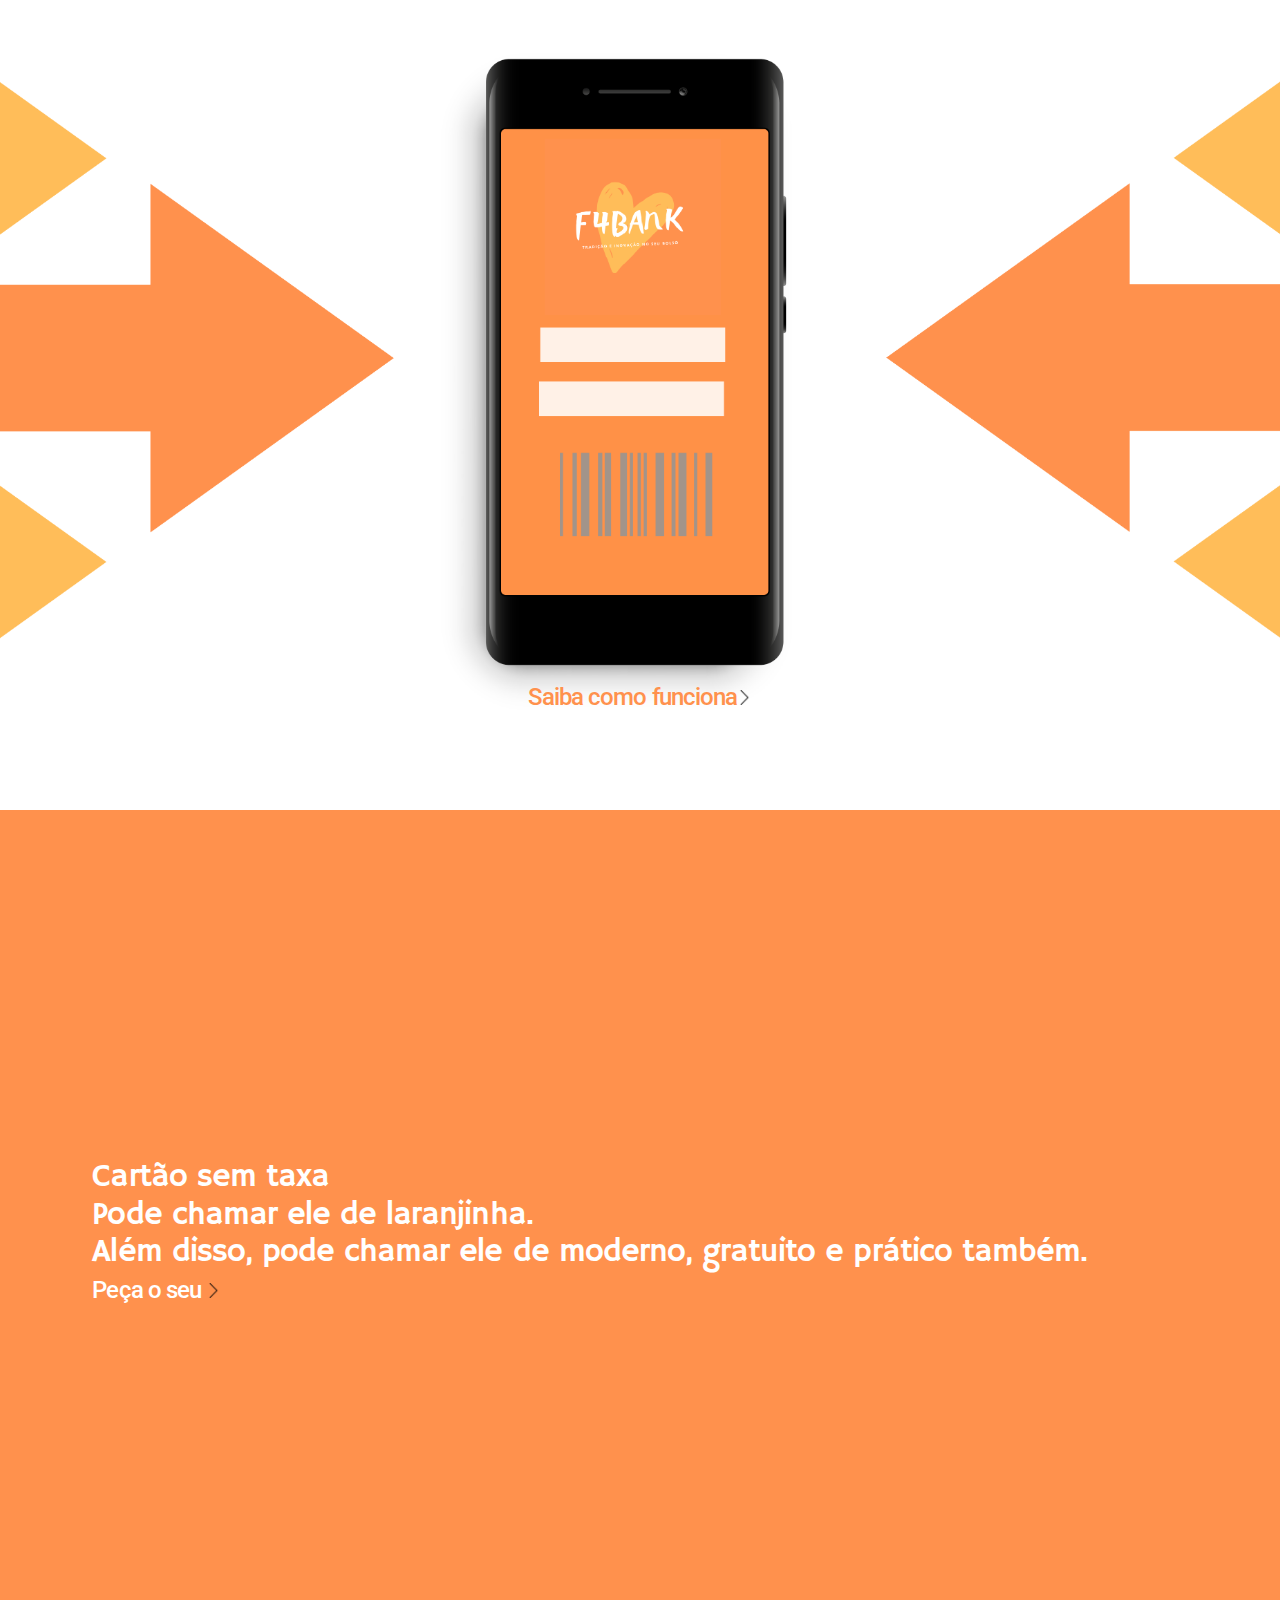
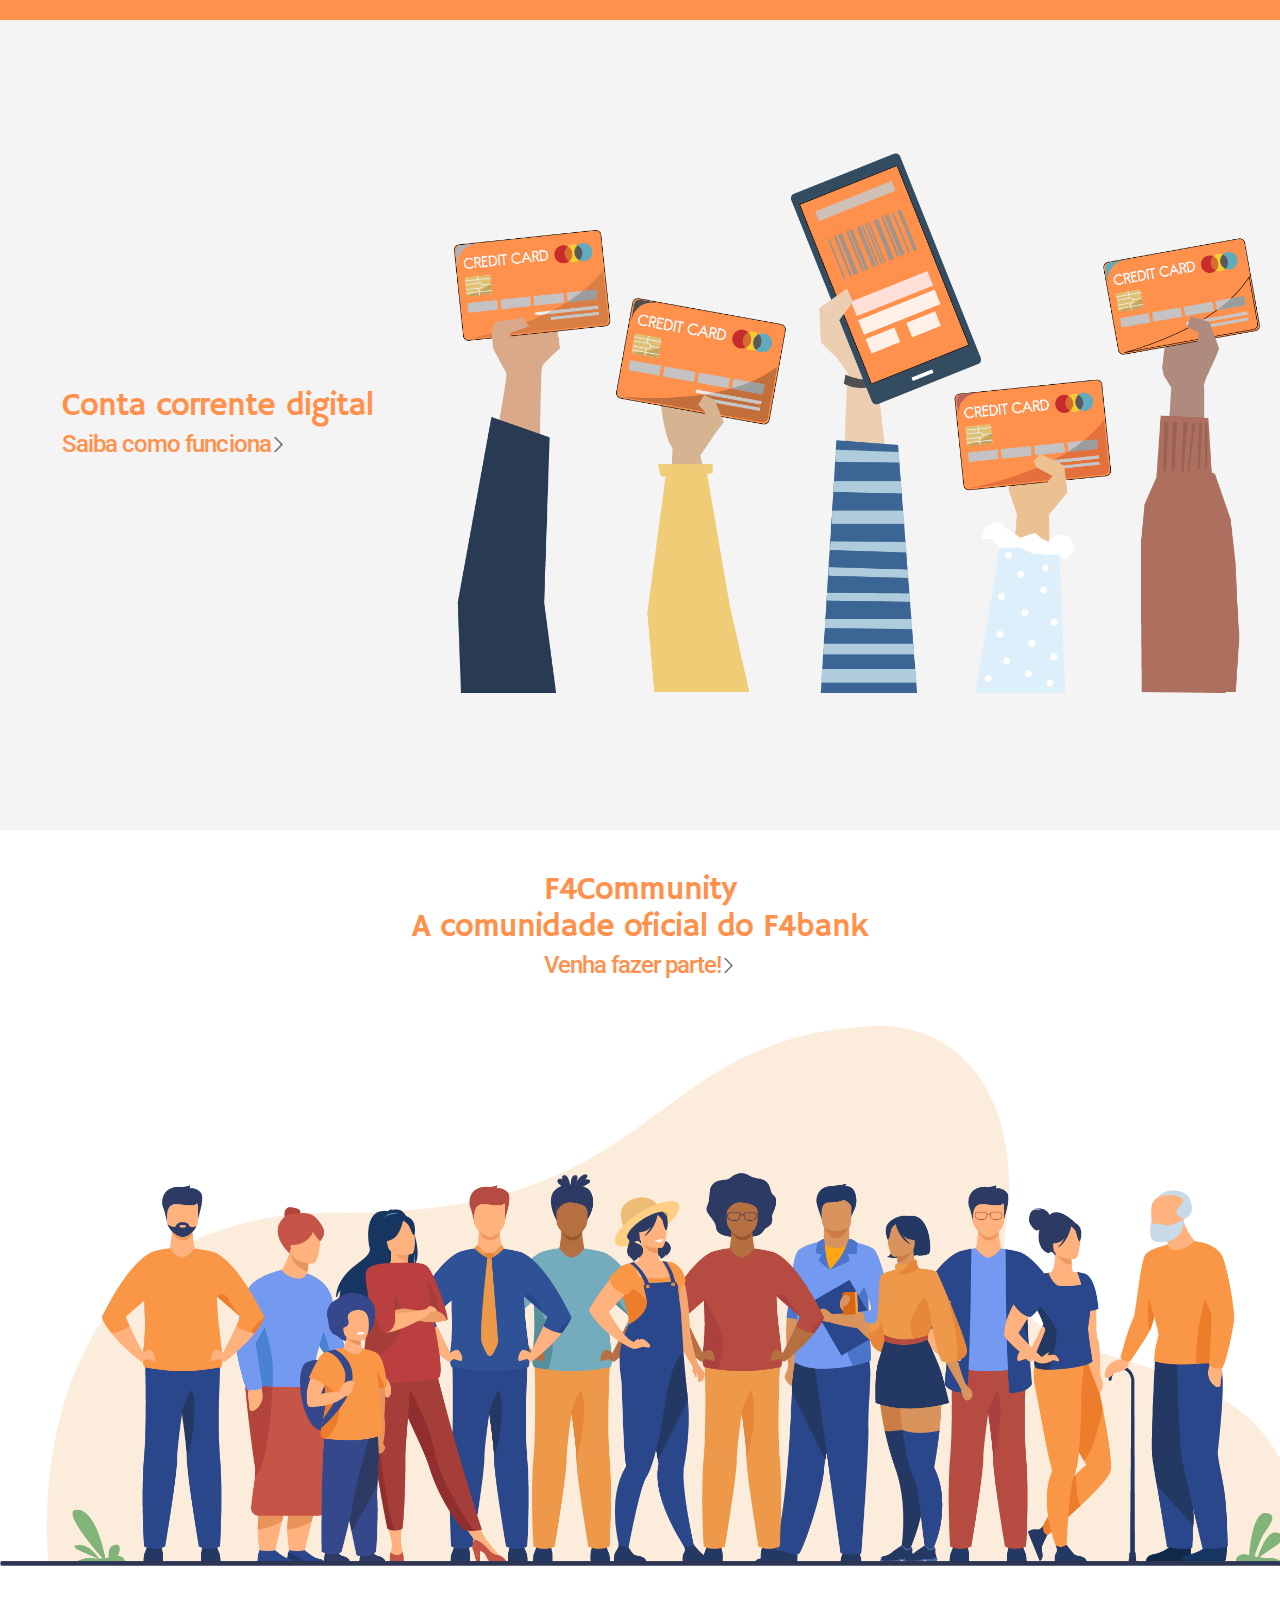
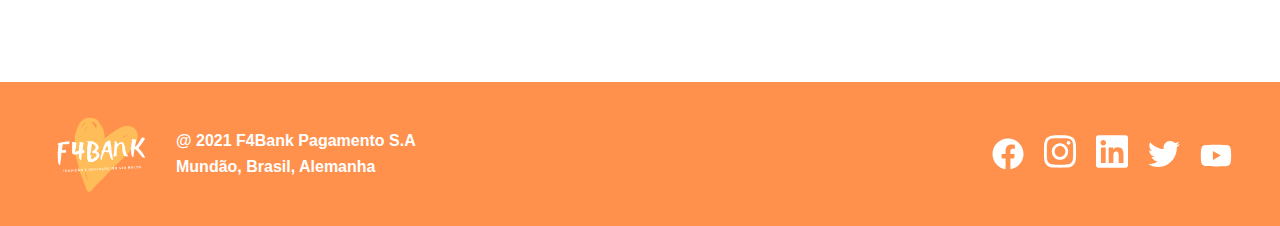
==== landing-page/all.html @ 43cca4ed "footer e main juntos no arquivo all!" ====
<!DOCTYPE html>
<html lang="en">
<head>
    <meta charset="UTF-8">
    <meta http-equiv="X-UA-Compatible" content="IE=edge">
    <meta name="viewport" content="width=device-width, initial-scale=1.0">
    <link rel="stylesheet" href="all.css">
    <link rel="preconnect" href="https://fonts.gstatic.com">
    <link href="https://fonts.googleapis.com/css2?family=Hammersmith+One&family=Roboto&display=swap" rel="stylesheet">  
    <title>Document</title>
</head>
<body>

    
<div class="container">
    <div class="pai-flex"> 
        <div class="text1">
        <a href="" class="btn1">Saiba como funciona<img src="prox.png" alt="" class="setas"></a> </div>  
    </div>
</div>

    
<div class="container">
 <div class="pai-flex2">
    <div class="text1">
    <p>Cartão sem taxa<br>
        Pode chamar ele de
        laranjinha.<br> Além disso,
        pode chamar ele de
        moderno, gratuito e
        prático também.</p>
    <a href="" class="btn2">Peça o seu <img src="prox.png" alt="" class="setas"></a> </div>
    <div class="img"> <img src="card.jpg" alt=""></div>
</div>
</div>
    
</body>

<div class="container">
    <div class="pai-flex3">
       <div class="text2">
       <p>Conta corrente digital</p>
       <a href="" class="btn1">Saiba como funciona<img src="prox.png" alt="" class="setas"></a> </div>
       <div class="img"> <img src="maos.png" alt=""></div>
   </div>
   </div>
       
   </body>

   <div class="container">
    <div class="pai-flex4">
       <div class="text2">
       <p>F4Community<br>
        A comunidade
        oficial do F4bank</p>
       <a href="" class="btn1">Venha fazer parte!<img src="prox.png" alt="" class="setas"></a> </div>
       <div class="img"> <img src="community.png" alt="" class="cm"></div>
   </div>
   </div>
       
   <footer>
    <div class="fourbank">
      <img src="f4bank.png"/>
      <div>
        <p>@ 2021 F4Bank Pagamento S.A</p>
        <p>Mundão, Brasil, Alemanha</p>
      </div>
    </div>
    <div class="redes">
      <img src="facebook-brands.svg" alt="">
      <img src="instagram-brands.svg" alt="">
      <img src="linkedin-brands.svg" alt="">
      <img src="twitter-brands.svg" alt="">
      <img src="youtube-brands.svg" alt="">
    </div>
   </footer>

   </body>

</html>
---- landing-page/all.css ----
.container{
    height: 90vh;
}

.text1{
    font-family: 'Hammersmith One', sans-serif;
    font-weight: 500;
    letter-spacing: -0.03em;
    font-size: 2rem;
    line-height: 1.16;
    margin: 3.3%;
    color:white;
    margin-bottom: 5px;      
}

.text2{
    font-family: 'Hammersmith One', sans-serif;
    font-weight: 500;
    letter-spacing: -0.03em;
    font-size: 2rem;
    line-height: 1.16;
    margin: 3.3%;
    color:#FF914D;
    
}

a:hover::after {
    content: "";
    position: absolute;
    left: 25%;
    right: 25%;
    bottom: 0;
    border: 1px solid black;
      
}

.setas{
    height: 15px;
    width: 15px;
}

a{
    position: relative;
    font-size: 1.5rem;
}

.btn1{
    text-decoration: none;
    color:#FF914D ;
    font-family: 'Roboto', sans-serif;
    border-radius: 5%; 
}

.btn2{
    text-decoration: none;
    color:white ;
    font-family: 'Roboto', sans-serif;   
}

.img img{
    height: 60vh;
    
}

.pai-flex{
    display: flex;
    align-items: flex-end;
    justify-content: center;
    background-image: url(seta.png);
    background-size: cover;
    height: 80vh;
    background-position: center;
}

.pai-flex2{
    background-color: #FF914D;
    display: flex;
    align-items: center;
    background-size: cover;
    height: inherit;
    justify-content: space-around;
   
}

.pai-flex3{
    background-color: rgb(245, 244, 244);
    display: flex;
    align-items: center;
    background-size: cover;
    height: inherit;
    justify-content: space-around;
   
}

.pai-flex4{
   text-align: center;
    height: inherit;
}



*{
    box-sizing: border-box;
    padding: 0; 
    margin: 0;
}

footer {
    background-color: #FF914D;
    padding: 0 32px;
    height: 144px; 
    display: flex;
    justify-content: space-between;
    align-items: center;
}

.fourbank {
    display: flex;
    align-items: center;
}
.fourbank img {
    width: 144px;
}

footer p {
    margin-bottom: 8px;
    font-size: 1em;
    font-weight: bold;
    font-family: Arial, Helvetica, sans-serif;
    color: rgb(255, 255, 255);
}

p:last-child {
    margin-bottom: 0;
}

.redes img {
    width: 32px;
    margin-right: 16px;
    cursor: pointer;
    border-bottom: 2px solid #FF914D;
}

.redes img:hover {
    border-bottom: 2px solid rgb(255, 255, 255);
}
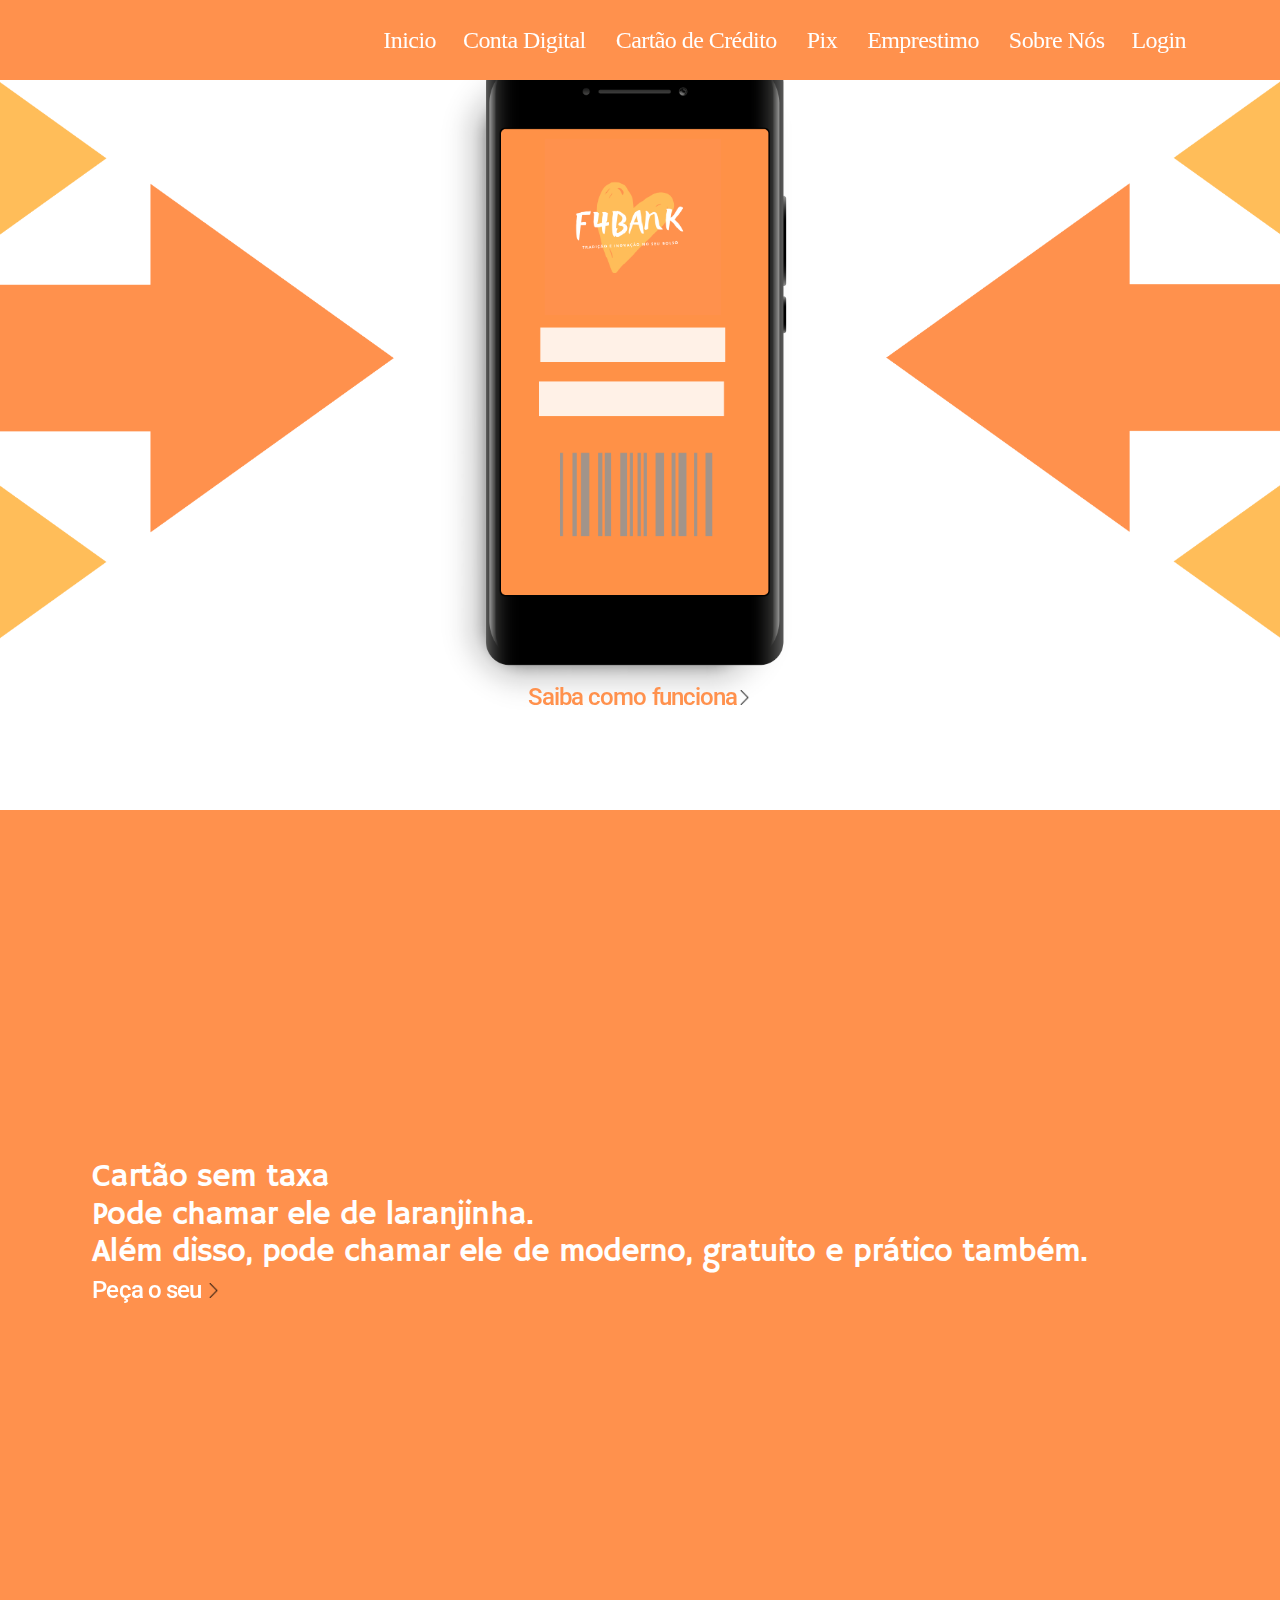
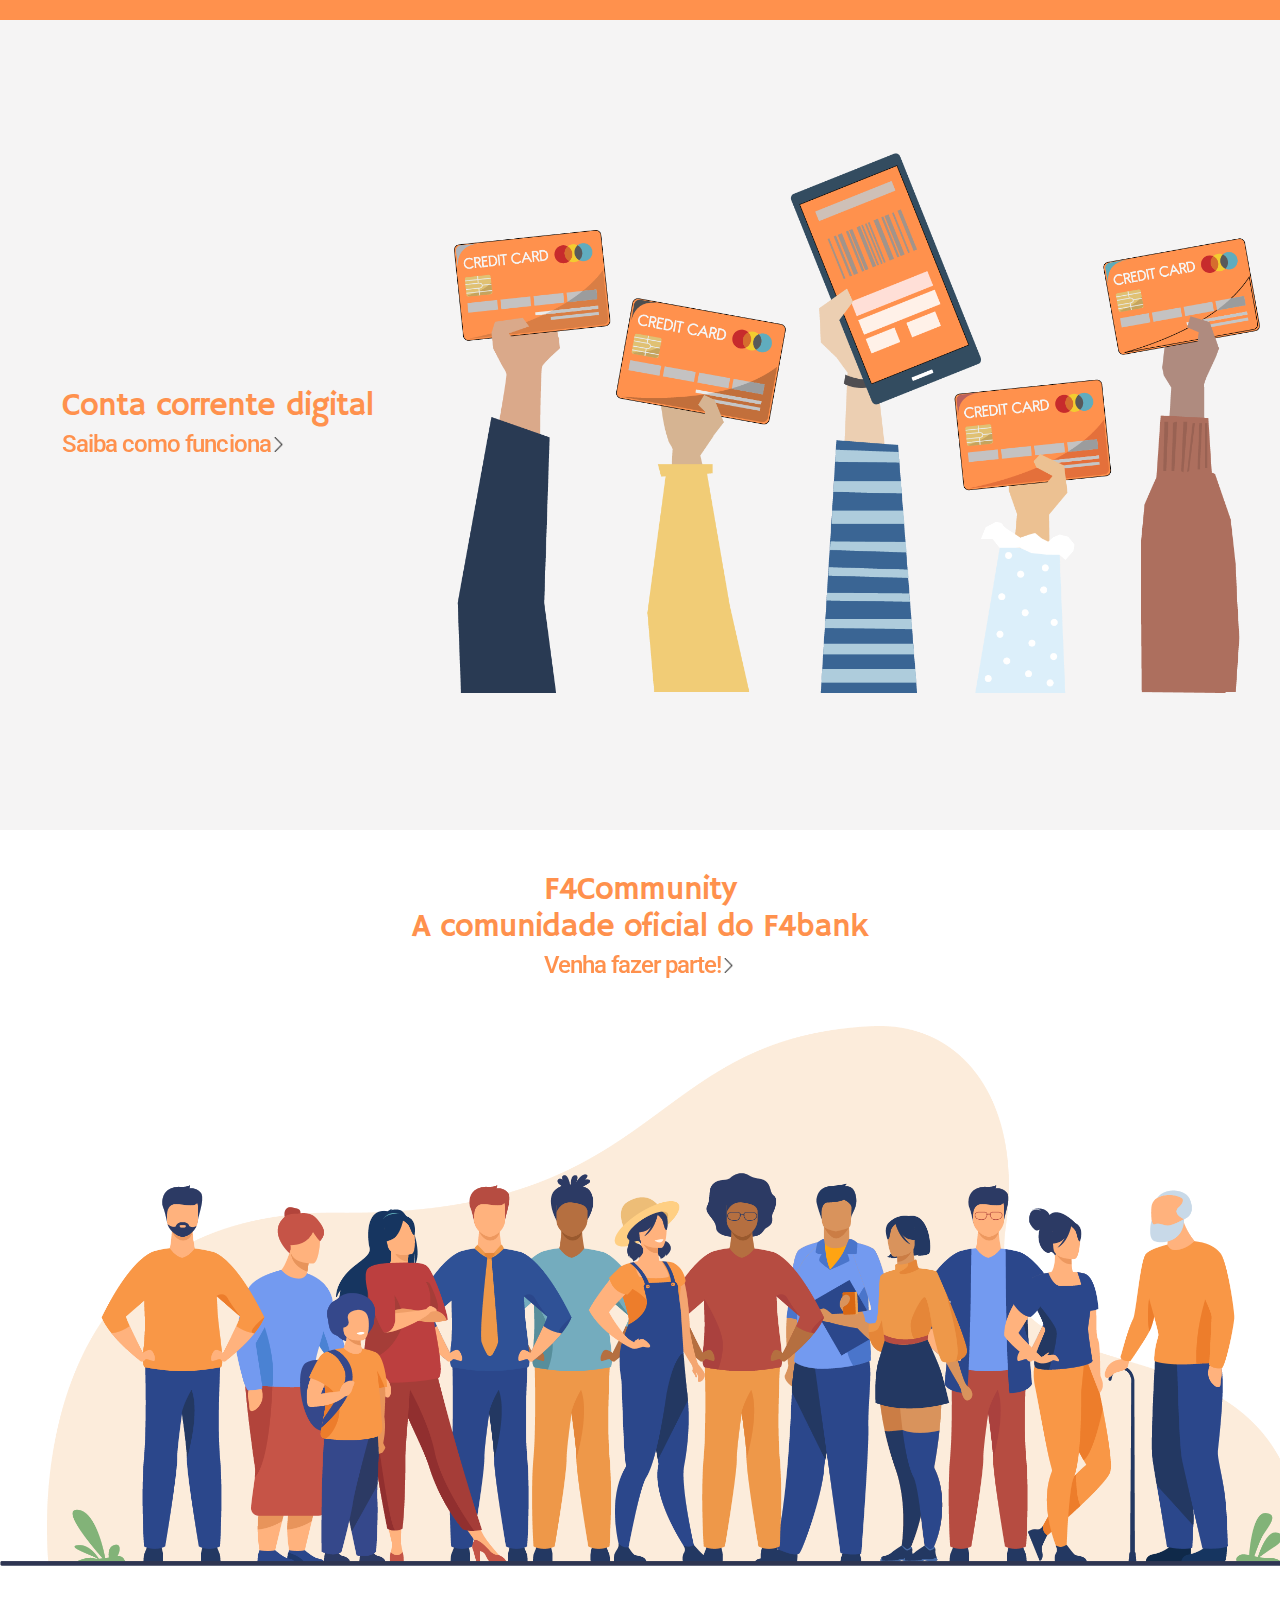
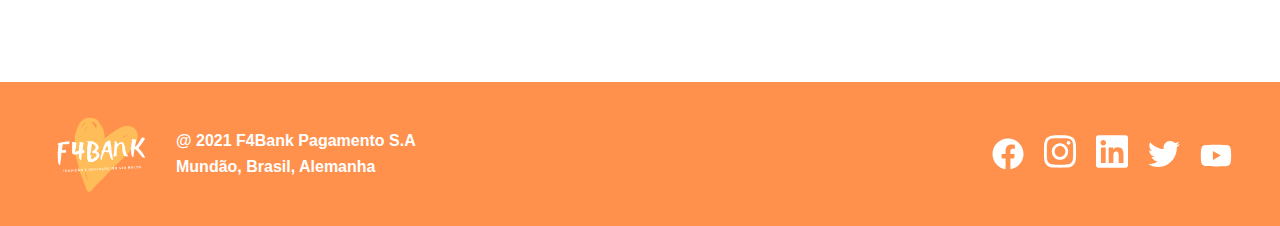
==== commit ce1fa661: "header-main-footer" ====
--- a/landing-page/all.html
+++ b/landing-page/all.html
@@ -11,6 +11,19 @@
 </head>
 <body>
 
+  <header>
+    <img src="./img/logo-removebg-preview (1).png" alt="logo" />
+    <nav>
+      <a href="#" class="inicio">Inicio</a>
+      <a href="" class="nav-link">Conta Digital</a>
+      <a href="" class="nav-link">Cartão de Crédito</a>
+      <a href="" class="nav-link">Pix</a>
+      <a href="" class="nav-link">Emprestimo</a>
+      <a href="" class="nav-link">Sobre Nós</a>
+    </nav>
+    <a href="" class="login">Login</a>
+    <div class="button" onclick="openNav()">&#9776;</div>
+  </header>
     
 <div class="container">
     <div class="pai-flex"> 
--- a/landing-page/all.css
+++ b/landing-page/all.css
@@ -1,3 +1,103 @@
+
+header a {
+    text-decoration: none;
+    color: inherit;
+}
+
+header {
+  height: 80px;
+  width: 100vw;
+
+  background-color: #ff914d;
+  box-sizing: border-box;
+
+  position: fixed;
+  top: 0;
+  padding: 0 32px;
+  display: flex;
+  align-items: center;
+
+  font-size: 18px;
+  letter-spacing: -0.56px;
+}
+
+nav {
+  margin-left: 16px;
+  flex-grow: 1;
+  color: white;
+
+  height: 100%;
+  display: flex;
+  align-items: center;
+  justify-content: flex-end;
+  overflow-x: auto;
+}
+
+.nav-link {
+  white-space: nowrap;
+  flex: 0;
+  padding: 0 12px;
+  margin: 0 5px;
+  border-radius: 20px;
+  padding: 5px 10px;
+}
+
+.nav-link:hover {
+  background-color: white;
+  color: #ff914d;
+}
+
+header > img {
+  flex-grow: 0;
+  width: 200px;
+  height: 150px;
+}
+
+.login,
+.inicio {
+  padding: 0 12px;
+  font-weight: 500;
+  color: white;
+}
+
+.login {
+  margin-right: 50px;
+}
+
+header > .button {
+  height: 45px;
+  width: 45px;
+  display: none;
+}
+
+@media only screen and (max-width: 700px) {
+  header {
+    height: 64px;
+  }
+
+  nav {
+    display: none;
+  }
+
+  .login {
+    display: none;
+  }
+
+  header > .button {
+    font-size: 1.2em;
+    border-radius: 50%;
+    background-color: #ffb485;
+    margin-left: auto;
+    display: flex;
+    align-items: center;
+    justify-content: center;
+  }
+
+}
+
+
+
+
 .container{
     height: 90vh;
 }
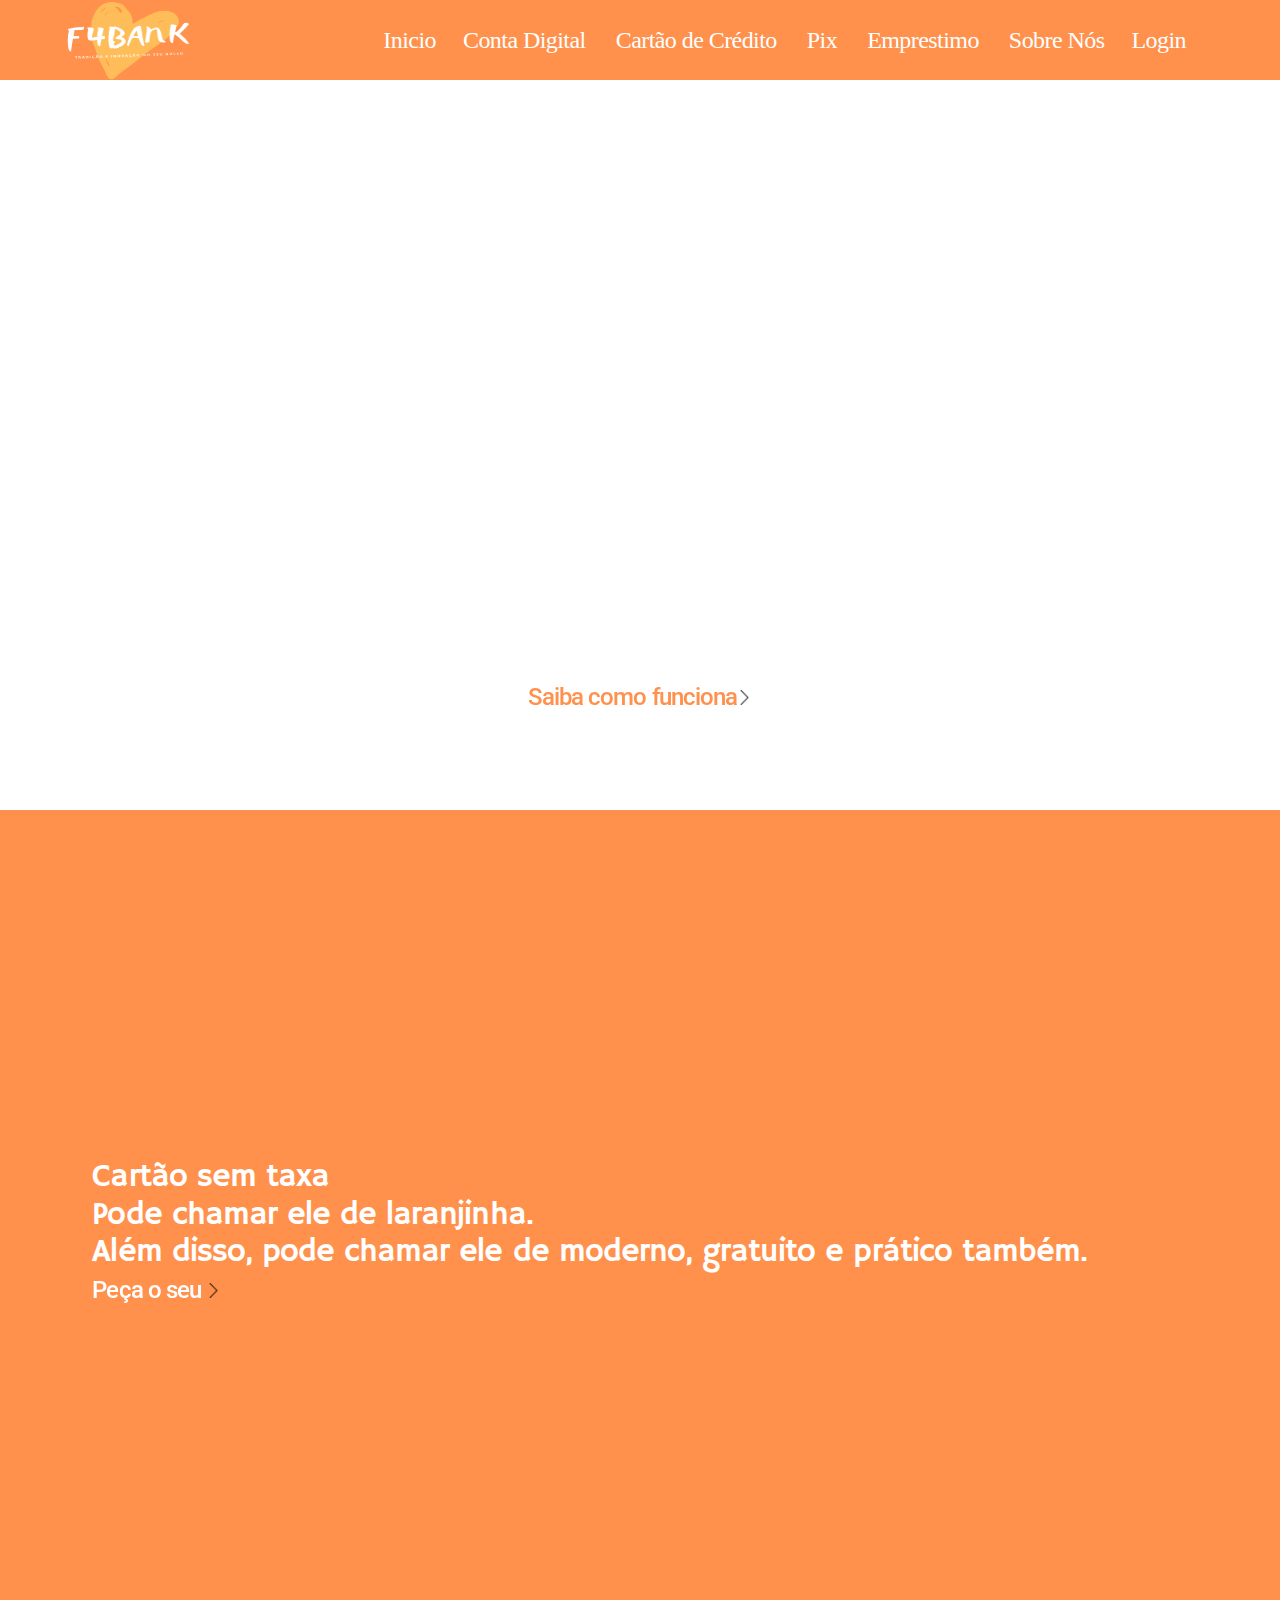
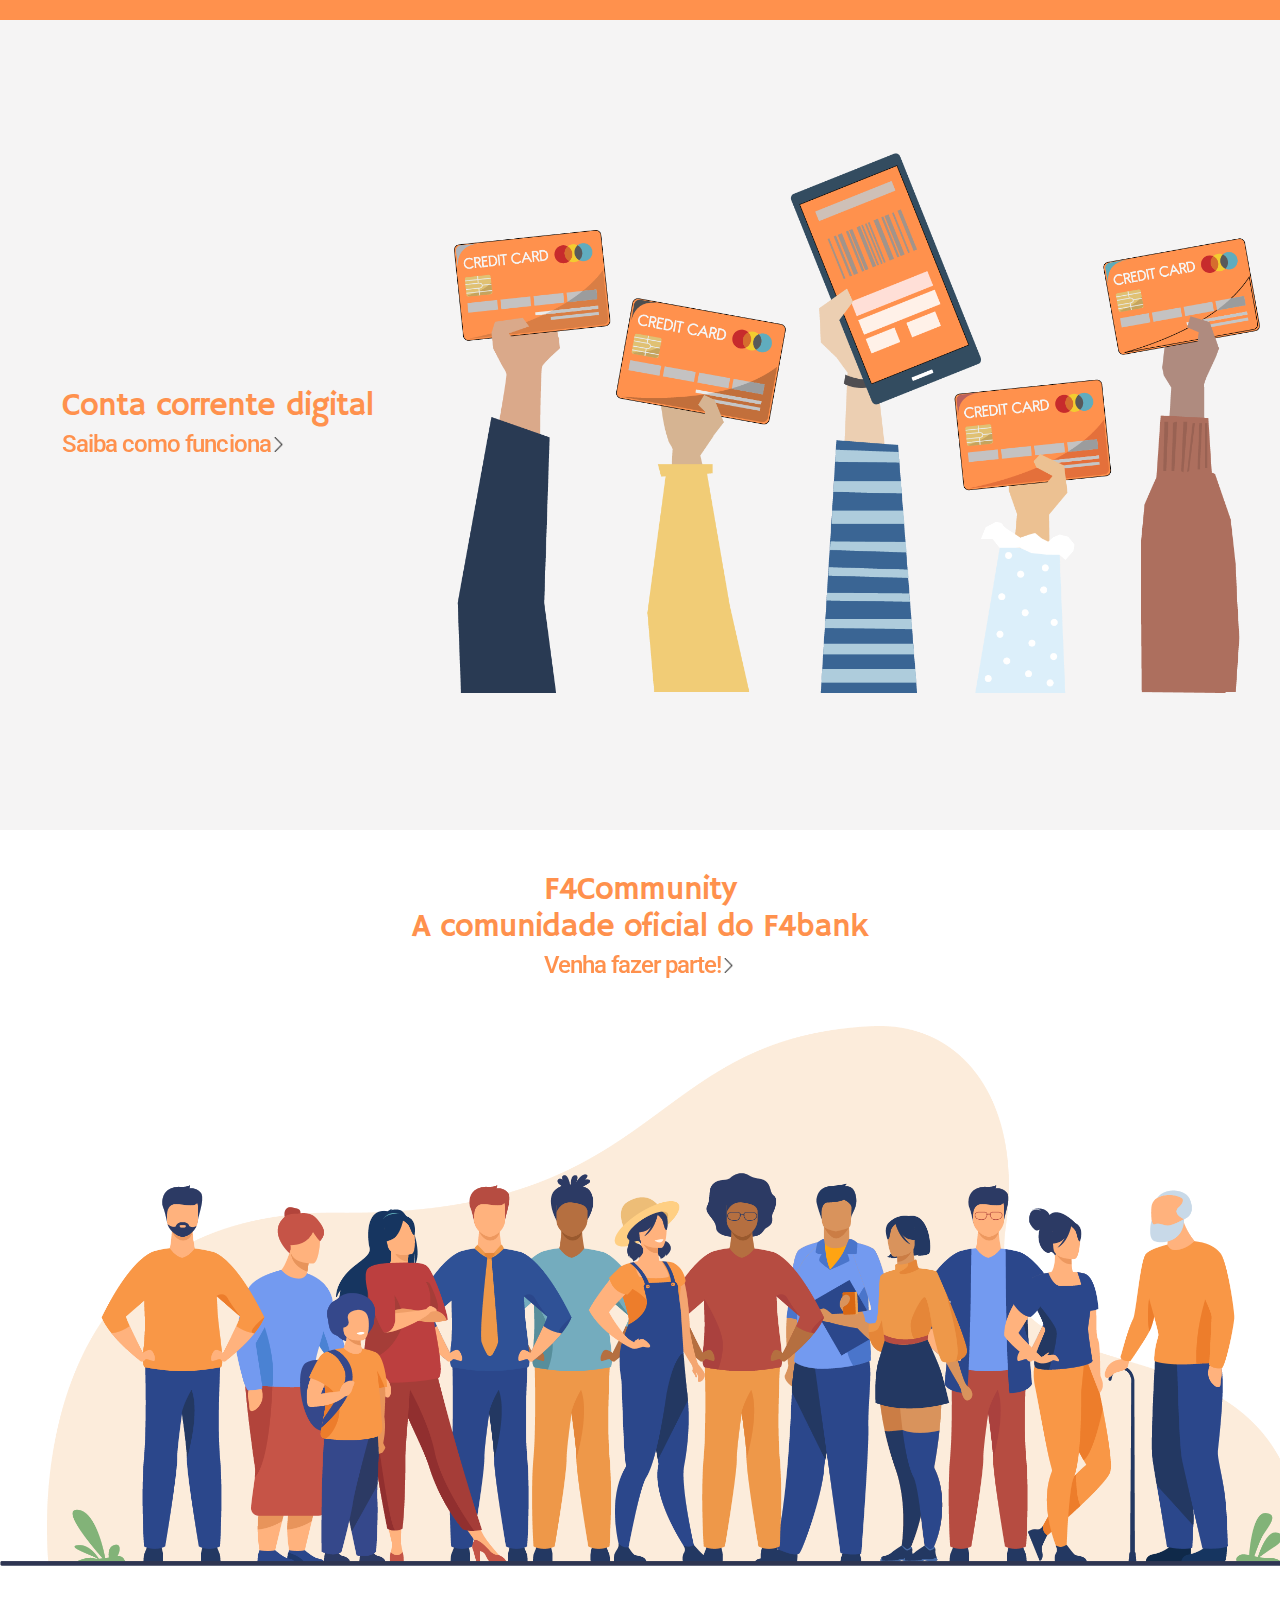
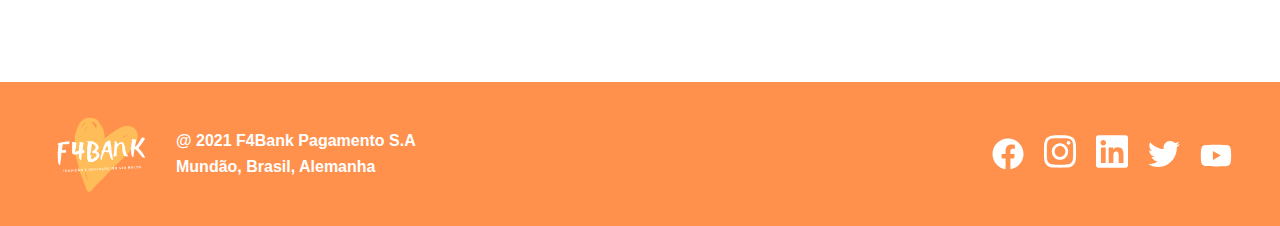
==== commit aa211e3c: "Organização das pastas e arquivos do projeto" ====
--- a/landing-page/all.html
+++ b/landing-page/all.html
@@ -4,7 +4,7 @@
     <meta charset="UTF-8">
     <meta http-equiv="X-UA-Compatible" content="IE=edge">
     <meta name="viewport" content="width=device-width, initial-scale=1.0">
-    <link rel="stylesheet" href="all.css">
+    <link rel="stylesheet" href="../styles/all.css">
     <link rel="preconnect" href="https://fonts.gstatic.com">
     <link href="https://fonts.googleapis.com/css2?family=Hammersmith+One&family=Roboto&display=swap" rel="stylesheet">  
     <title>Document</title>
@@ -12,7 +12,7 @@
 <body>
 
   <header>
-    <img src="./img/logo-removebg-preview (1).png" alt="logo" />
+    <img src="../img/logo-nobckg.png" alt="logo" />
     <nav>
       <a href="#" class="inicio">Inicio</a>
       <a href="" class="nav-link">Conta Digital</a>
@@ -28,7 +28,7 @@
 <div class="container">
     <div class="pai-flex"> 
         <div class="text1">
-        <a href="" class="btn1">Saiba como funciona<img src="prox.png" alt="" class="setas"></a> </div>  
+        <a href="" class="btn1">Saiba como funciona<img src="../img/prox.png" alt="" class="setas"></a> </div>  
     </div>
 </div>
 
@@ -42,8 +42,8 @@
         pode chamar ele de
         moderno, gratuito e
         prático também.</p>
-    <a href="" class="btn2">Peça o seu <img src="prox.png" alt="" class="setas"></a> </div>
-    <div class="img"> <img src="card.jpg" alt=""></div>
+    <a href="" class="btn2">Peça o seu <img src="../img/prox.png" alt="" class="setas"></a> </div>
+    <div class="img"> <img src="../img/card.jpg" alt=""></div>
 </div>
 </div>
     
@@ -53,8 +53,8 @@
     <div class="pai-flex3">
        <div class="text2">
        <p>Conta corrente digital</p>
-       <a href="" class="btn1">Saiba como funciona<img src="prox.png" alt="" class="setas"></a> </div>
-       <div class="img"> <img src="maos.png" alt=""></div>
+       <a href="" class="btn1">Saiba como funciona<img src="../img/prox.png" alt="" class="setas"></a> </div>
+       <div class="img"> <img src="../img/maos.png" alt=""></div>
    </div>
    </div>
        
@@ -66,25 +66,25 @@
        <p>F4Community<br>
         A comunidade
         oficial do F4bank</p>
-       <a href="" class="btn1">Venha fazer parte!<img src="prox.png" alt="" class="setas"></a> </div>
-       <div class="img"> <img src="community.png" alt="" class="cm"></div>
+       <a href="" class="btn1">Venha fazer parte!<img src="../img/prox.png" alt="" class="setas"></a> </div>
+       <div class="img"> <img src="../img/community.png" alt="" class="cm"></div>
    </div>
    </div>
        
    <footer>
     <div class="fourbank">
-      <img src="f4bank.png"/>
+      <img src="../img/f4bank.png"/>
       <div>
         <p>@ 2021 F4Bank Pagamento S.A</p>
         <p>Mundão, Brasil, Alemanha</p>
       </div>
     </div>
     <div class="redes">
-      <img src="facebook-brands.svg" alt="">
-      <img src="instagram-brands.svg" alt="">
-      <img src="linkedin-brands.svg" alt="">
-      <img src="twitter-brands.svg" alt="">
-      <img src="youtube-brands.svg" alt="">
+      <img src="../img/facebook-brands.svg" alt="">
+      <img src="../img/instagram-brands.svg" alt="">
+      <img src="../img/linkedin-brands.svg" alt="">
+      <img src="../img/twitter-brands.svg" alt="">
+      <img src="../img/youtube-brands.svg" alt="">
     </div>
    </footer>
 
--- a/styles/all.css
+++ b/styles/all.css
@@ -0,0 +1,246 @@
+
+header a {
+    text-decoration: none;
+    color: inherit;
+}
+
+header {
+  height: 80px;
+  width: 100vw;
+
+  background-color: #ff914d;
+  box-sizing: border-box;
+
+  position: fixed;
+  top: 0;
+  padding: 0 32px;
+  display: flex;
+  align-items: center;
+
+  font-size: 18px;
+  letter-spacing: -0.56px;
+}
+
+nav {
+  margin-left: 16px;
+  flex-grow: 1;
+  color: white;
+
+  height: 100%;
+  display: flex;
+  align-items: center;
+  justify-content: flex-end;
+  overflow-x: auto;
+}
+
+.nav-link {
+  white-space: nowrap;
+  flex: 0;
+  padding: 0 12px;
+  margin: 0 5px;
+  border-radius: 20px;
+  padding: 5px 10px;
+}
+
+.nav-link:hover {
+  background-color: white;
+  color: #ff914d;
+}
+
+header > img {
+  flex-grow: 0;
+  width: 200px;
+  height: 150px;
+}
+
+.login,
+.inicio {
+  padding: 0 12px;
+  font-weight: 500;
+  color: white;
+}
+
+.login {
+  margin-right: 50px;
+}
+
+header > .button {
+  height: 45px;
+  width: 45px;
+  display: none;
+}
+
+@media only screen and (max-width: 700px) {
+  header {
+    height: 64px;
+  }
+
+  nav {
+    display: none;
+  }
+
+  .login {
+    display: none;
+  }
+
+  header > .button {
+    font-size: 1.2em;
+    border-radius: 50%;
+    background-color: #ffb485;
+    margin-left: auto;
+    display: flex;
+    align-items: center;
+    justify-content: center;
+  }
+
+}
+
+
+
+
+.container{
+    height: 90vh;
+}
+
+.text1{
+    font-family: 'Hammersmith One', sans-serif;
+    font-weight: 500;
+    letter-spacing: -0.03em;
+    font-size: 2rem;
+    line-height: 1.16;
+    margin: 3.3%;
+    color:white;
+    margin-bottom: 5px;      
+}
+
+.text2{
+    font-family: 'Hammersmith One', sans-serif;
+    font-weight: 500;
+    letter-spacing: -0.03em;
+    font-size: 2rem;
+    line-height: 1.16;
+    margin: 3.3%;
+    color:#FF914D;
+    
+}
+
+a:hover::after {
+    content: "";
+    position: absolute;
+    left: 25%;
+    right: 25%;
+    bottom: 0;
+    border: 1px solid black;
+      
+}
+
+.setas{
+    height: 15px;
+    width: 15px;
+}
+
+a{
+    position: relative;
+    font-size: 1.5rem;
+}
+
+.btn1{
+    text-decoration: none;
+    color:#FF914D ;
+    font-family: 'Roboto', sans-serif;
+    border-radius: 5%; 
+}
+
+.btn2{
+    text-decoration: none;
+    color:white ;
+    font-family: 'Roboto', sans-serif;   
+}
+
+.img img{
+    height: 60vh;
+    
+}
+
+.pai-flex{
+    display: flex;
+    align-items: flex-end;
+    justify-content: center;
+    background-image: url(seta.png);
+    background-size: cover;
+    height: 80vh;
+    background-position: center;
+}
+
+.pai-flex2{
+    background-color: #FF914D;
+    display: flex;
+    align-items: center;
+    background-size: cover;
+    height: inherit;
+    justify-content: space-around;
+   
+}
+
+.pai-flex3{
+    background-color: rgb(245, 244, 244);
+    display: flex;
+    align-items: center;
+    background-size: cover;
+    height: inherit;
+    justify-content: space-around;
+   
+}
+
+.pai-flex4{
+   text-align: center;
+    height: inherit;
+}
+
+
+
+*{
+    box-sizing: border-box;
+    padding: 0; 
+    margin: 0;
+}
+
+footer {
+    background-color: #FF914D;
+    padding: 0 32px;
+    height: 144px; 
+    display: flex;
+    justify-content: space-between;
+    align-items: center;
+}
+
+.fourbank {
+    display: flex;
+    align-items: center;
+}
+.fourbank img {
+    width: 144px;
+}
+
+footer p {
+    margin-bottom: 8px;
+    font-size: 1em;
+    font-weight: bold;
+    font-family: Arial, Helvetica, sans-serif;
+    color: rgb(255, 255, 255);
+}
+
+p:last-child {
+    margin-bottom: 0;
+}
+
+.redes img {
+    width: 32px;
+    margin-right: 16px;
+    cursor: pointer;
+    border-bottom: 2px solid #FF914D;
+}
+
+.redes img:hover {
+    border-bottom: 2px solid rgb(255, 255, 255);
+}
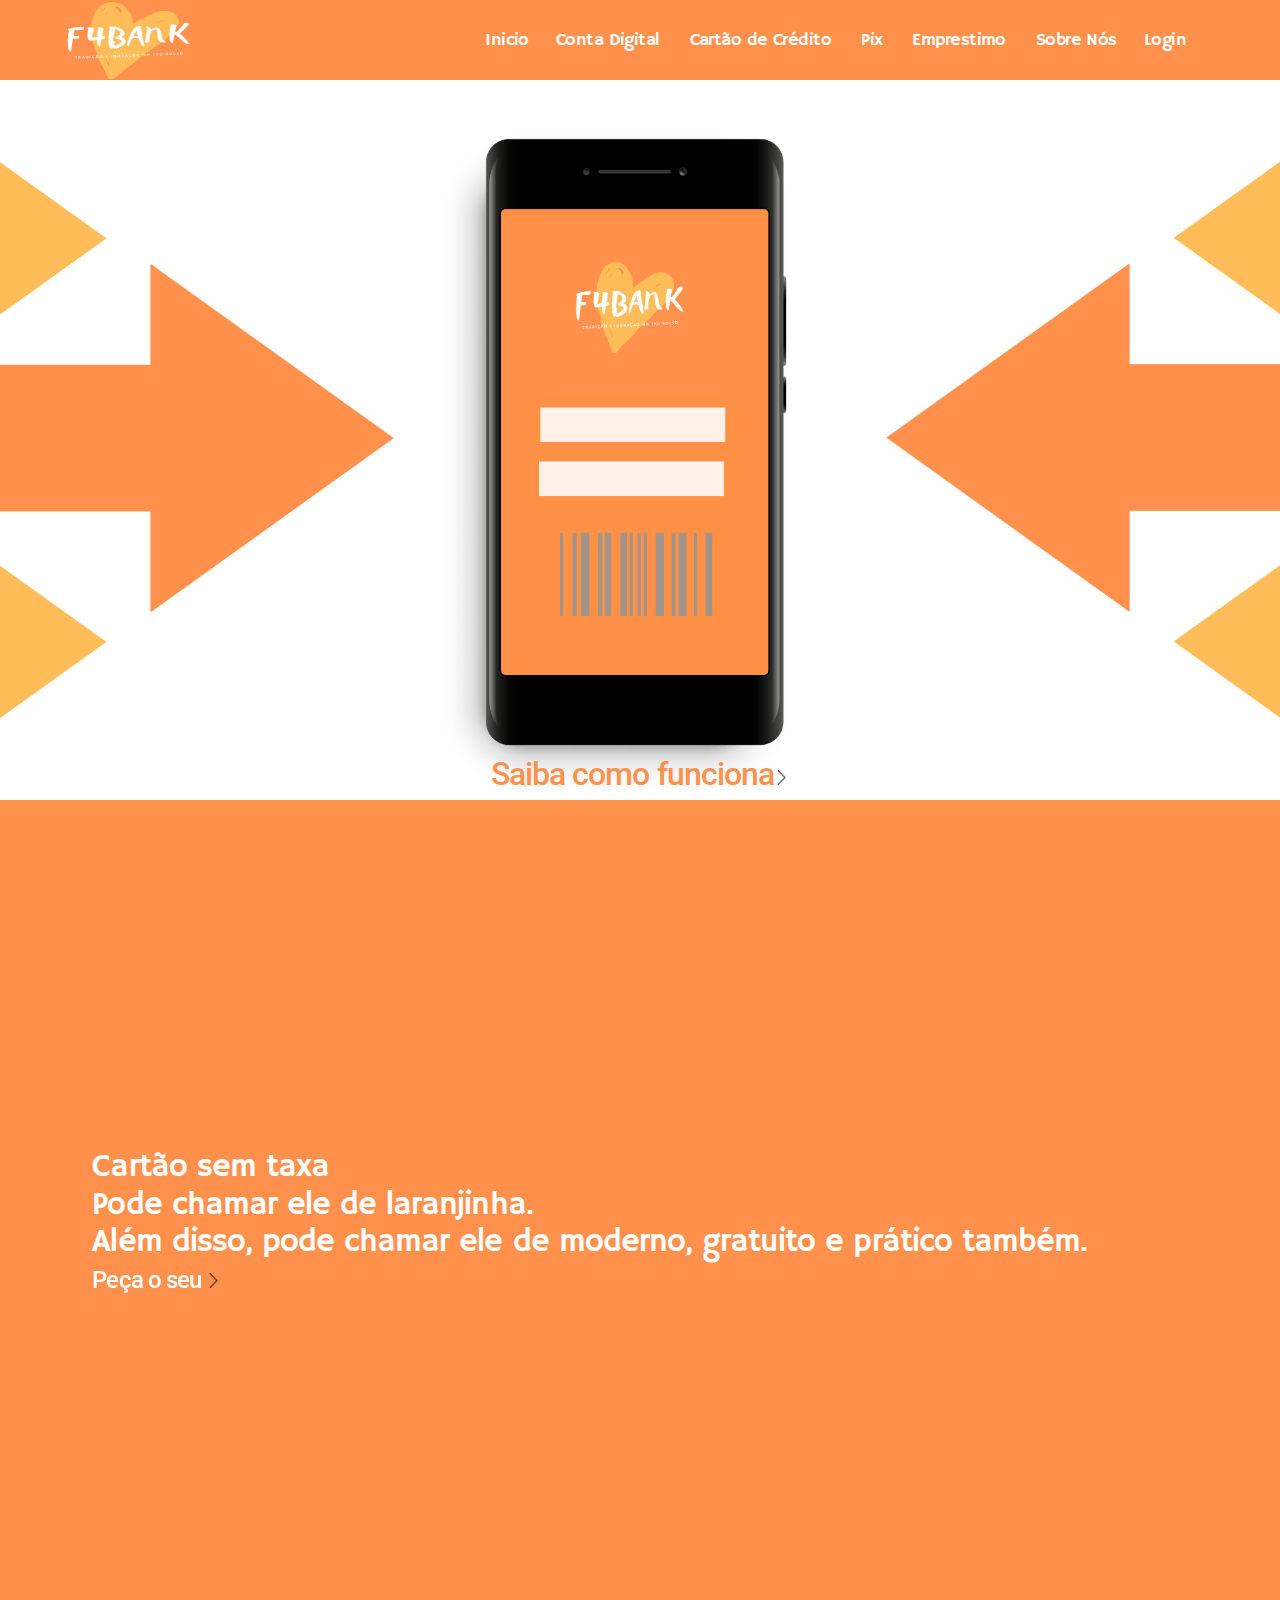
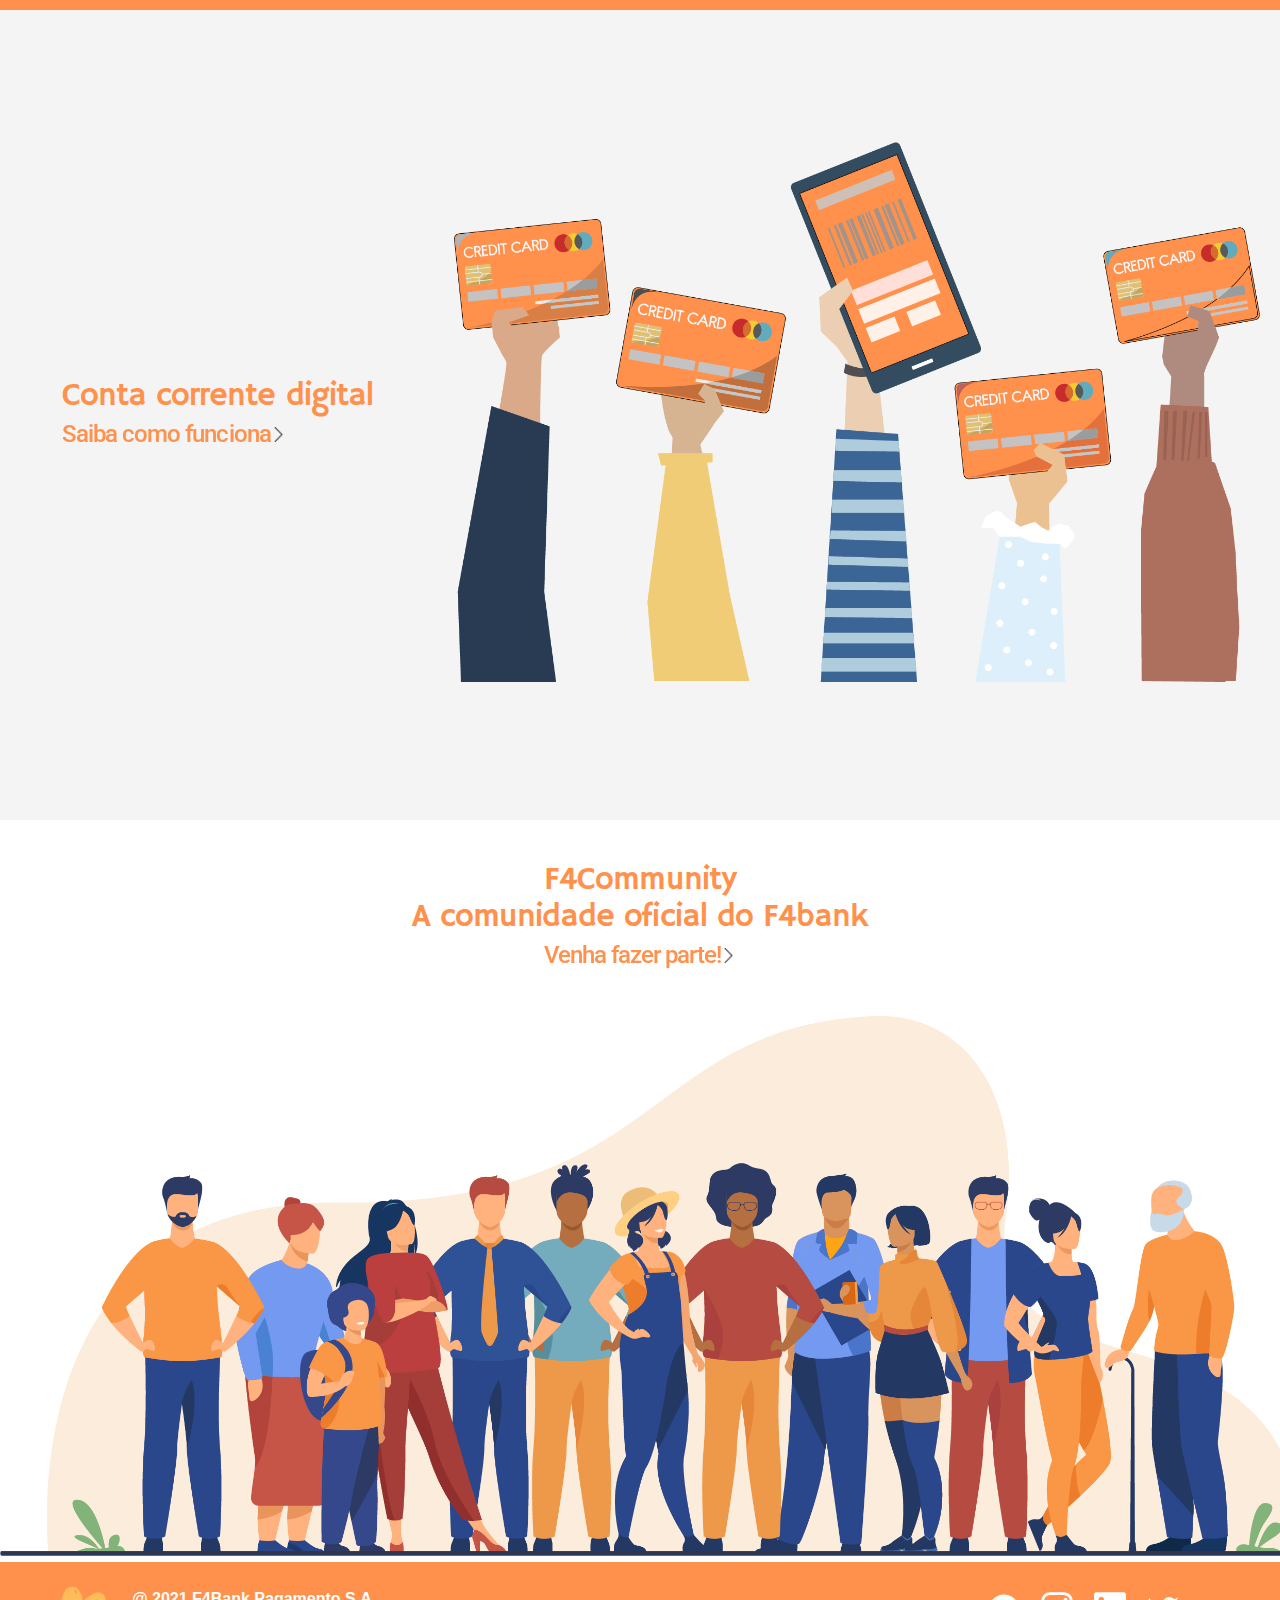
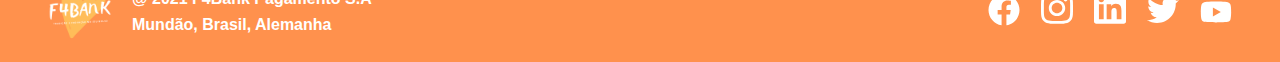
==== commit 5e270afe: "Adição da responsividade do site" ====
--- a/landing-page/all.html
+++ b/landing-page/all.html
@@ -12,7 +12,7 @@
 <body>
 
   <header>
-    <img src="../img/logo-nobckg.png" alt="logo" />
+    <img src="../img/logo-removebg-preview (1).png" alt="logo" />
     <nav>
       <a href="#" class="inicio">Inicio</a>
       <a href="" class="nav-link">Conta Digital</a>
@@ -33,62 +33,58 @@
 </div>
 
     
-<div class="container">
- <div class="pai-flex2">
-    <div class="text1">
-    <p>Cartão sem taxa<br>
-        Pode chamar ele de
-        laranjinha.<br> Além disso,
-        pode chamar ele de
-        moderno, gratuito e
-        prático também.</p>
-    <a href="" class="btn2">Peça o seu <img src="../img/prox.png" alt="" class="setas"></a> </div>
-    <div class="img"> <img src="../img/card.jpg" alt=""></div>
-</div>
-</div>
+  <div class="main-container">
+    <div class="pai-flex2">
+        <div class="text1">
+          <p>Cartão sem taxa<br>
+              Pode chamar ele de
+              laranjinha.<br> Além disso,
+              pode chamar ele de
+              moderno, gratuito e
+              prático também.</p>
+          <a href="" class="btn2">Peça o seu <img src="../img/prox.png" alt="" class="setas"></a> 
+        </div>
+        <div class="img"> <img src="../img/card.jpg" alt=""></div>
+      </div>
+      
+        <div class="pai-flex3">
+          <div class="text2">
+          <p>Conta corrente digital</p>
+          <a href="" class="btn1">Saiba como funciona<img src="../img/prox.png" alt="" class="setas"></a> </div>
+          <div class="img"> <img src="../img/maos.png" alt=""></div>
+        </div>
     
-</body>
-
-<div class="container">
-    <div class="pai-flex3">
-       <div class="text2">
-       <p>Conta corrente digital</p>
-       <a href="" class="btn1">Saiba como funciona<img src="../img/prox.png" alt="" class="setas"></a> </div>
-       <div class="img"> <img src="../img/maos.png" alt=""></div>
-   </div>
-   </div>
-       
-   </body>
-
-   <div class="container">
-    <div class="pai-flex4">
-       <div class="text2">
-       <p>F4Community<br>
-        A comunidade
-        oficial do F4bank</p>
-       <a href="" class="btn1">Venha fazer parte!<img src="../img/prox.png" alt="" class="setas"></a> </div>
-       <div class="img"> <img src="../img/community.png" alt="" class="cm"></div>
-   </div>
-   </div>
-       
-   <footer>
-    <div class="fourbank">
-      <img src="../img/f4bank.png"/>
-      <div>
-        <p>@ 2021 F4Bank Pagamento S.A</p>
-        <p>Mundão, Brasil, Alemanha</p>
+      <div class="pai-flex4">
+          <div class="text2">
+          <p>F4Community<br>
+            A comunidade
+            oficial do F4bank</p>
+          <a href="" class="btn1">Venha fazer parte!<img src="../img/prox.png" alt="" class="setas"></a> </div>
+          <div class="img"> <img src="../img/community.png" alt="" class="cm"></div>
       </div>
     </div>
-    <div class="redes">
-      <img src="../img/facebook-brands.svg" alt="">
-      <img src="../img/instagram-brands.svg" alt="">
-      <img src="../img/linkedin-brands.svg" alt="">
-      <img src="../img/twitter-brands.svg" alt="">
-      <img src="../img/youtube-brands.svg" alt="">
-    </div>
-   </footer>
 
-   </body>
+  </div>
+        
+    <footer>
+      <div class="fourbank">
+        <img src="../img/f4bank.png"/>
+        <div>
+          <p>@ 2021 F4Bank Pagamento S.A</p>
+          <p>Mundão, Brasil, Alemanha</p>
+        </div>
+      </div>
+
+      <div class="redes">
+        <img src="../img/facebook-brands.svg" alt="">
+        <img src="../img/instagram-brands.svg" alt="">
+        <img src="../img/linkedin-brands.svg" alt="">
+        <img src="../img/twitter-brands.svg" alt="">
+        <img src="../img/youtube-brands.svg" alt="">
+      </div>
+    </footer>
+
+  </body>
 
 </html>
 
--- a/styles/all.css
+++ b/styles/all.css
@@ -1,7 +1,24 @@
+/* Geral */
+
+* {
+  box-sizing: border-box;
+  padding: 0; 
+  margin: 0;
+}
+
+a {
+  text-decoration: none;
+}
+
+html {
+  font-family: 'Hammersmith One', sans-serif;
+}
+
+
+/* Header */
 
 header a {
-    text-decoration: none;
-    color: inherit;
+  color: inherit;
 }
 
 header {
@@ -11,7 +28,7 @@
   background-color: #ff914d;
   box-sizing: border-box;
 
-  position: fixed;
+  position: sticky;
   top: 0;
   padding: 0 32px;
   display: flex;
@@ -92,46 +109,41 @@
     align-items: center;
     justify-content: center;
   }
-
-}
-
-
-
-
-.container{
-    height: 90vh;
+}
+
+
+/* Main */
+
+.main-container {
+  min-height: 100vh;
+}
+
+/* Textos */
+
+.text1, .text2 {
+  font-weight: 500;
+  letter-spacing: -0.03em;
+  font-size: 2rem;
+  line-height: 1.16;
+  margin: 3.3%;
 }
 
 .text1{
-    font-family: 'Hammersmith One', sans-serif;
-    font-weight: 500;
-    letter-spacing: -0.03em;
-    font-size: 2rem;
-    line-height: 1.16;
-    margin: 3.3%;
     color:white;
     margin-bottom: 5px;      
 }
 
 .text2{
-    font-family: 'Hammersmith One', sans-serif;
-    font-weight: 500;
-    letter-spacing: -0.03em;
-    font-size: 2rem;
-    line-height: 1.16;
-    margin: 3.3%;
-    color:#FF914D;
-    
-}
-
-a:hover::after {
+    color:#FF914D;  
+}
+
+.main-container a:hover::after {
     content: "";
     position: absolute;
     left: 25%;
     right: 25%;
     bottom: 0;
     border: 1px solid black;
-      
 }
 
 .setas{
@@ -139,76 +151,68 @@
     width: 15px;
 }
 
-a{
+.main-container a{
     position: relative;
     font-size: 1.5rem;
 }
 
+/* Buttons  */
+
+.btn1, .btn2 {
+  font-family: 'Roboto', sans-serif;
+}
+
 .btn1{
-    text-decoration: none;
     color:#FF914D ;
-    font-family: 'Roboto', sans-serif;
-    border-radius: 5%; 
 }
 
 .btn2{
-    text-decoration: none;
     color:white ;
-    font-family: 'Roboto', sans-serif;   
 }
 
 .img img{
-    height: 60vh;
-    
-}
+    height: 60vh; 
+}
+
+/* Pai flex */
 
 .pai-flex{
-    display: flex;
-    align-items: flex-end;
-    justify-content: center;
-    background-image: url(seta.png);
-    background-size: cover;
-    height: 80vh;
-    background-position: center;
+  display: flex;
+  align-items: flex-end;
+  justify-content: center;
+  background-image: url(../img/seta.png);
+  background-size: cover;
+  height: 80vh;
+  background-position: center;
+}
+
+.pai-flex2, .pai-flex3 {
+  display: flex;
+  align-items: center;
+  height: 90vh;
+  justify-content: space-around;
 }
 
 .pai-flex2{
     background-color: #FF914D;
-    display: flex;
-    align-items: center;
-    background-size: cover;
-    height: inherit;
-    justify-content: space-around;
-   
 }
 
 .pai-flex3{
     background-color: rgb(245, 244, 244);
-    display: flex;
-    align-items: center;
-    background-size: cover;
-    height: inherit;
-    justify-content: space-around;
-   
 }
 
 .pai-flex4{
-   text-align: center;
-    height: inherit;
-}
-
-
-
-*{
-    box-sizing: border-box;
-    padding: 0; 
-    margin: 0;
-}
+  text-align: center;
+  display: flex;
+  flex-direction: column;
+}
+
+/* Footer */
 
 footer {
     background-color: #FF914D;
     padding: 0 32px;
-    height: 144px; 
+    min-height: 100px; 
     display: flex;
     justify-content: space-between;
     align-items: center;
@@ -219,7 +223,7 @@
     align-items: center;
 }
 .fourbank img {
-    width: 144px;
+    width: 100px;
 }
 
 footer p {
@@ -230,7 +234,7 @@
     color: rgb(255, 255, 255);
 }
 
-p:last-child {
+footer p:last-child {
     margin-bottom: 0;
 }
 
@@ -244,3 +248,37 @@
 .redes img:hover {
     border-bottom: 2px solid rgb(255, 255, 255);
 }
+
+
+/* Media queries */
+
+@media only screen and (min-width: 414px) and (max-width:736px) {
+
+  header {
+    height: 60px;
+  }
+
+  header > img {
+    width: 150px;
+    height: 100px;
+    margin-left: -50px;
+  }
+
+  footer {
+    flex-direction: column;
+  }
+
+  /* Textos */
+
+  .text1, .text2 {
+    order: 1;
+    font-size: 1.70em;
+  }
+
+  /* Containers */
+
+  .pai-flex2, .pai-flex3 {
+    flex-direction: column;
+  }
+
+}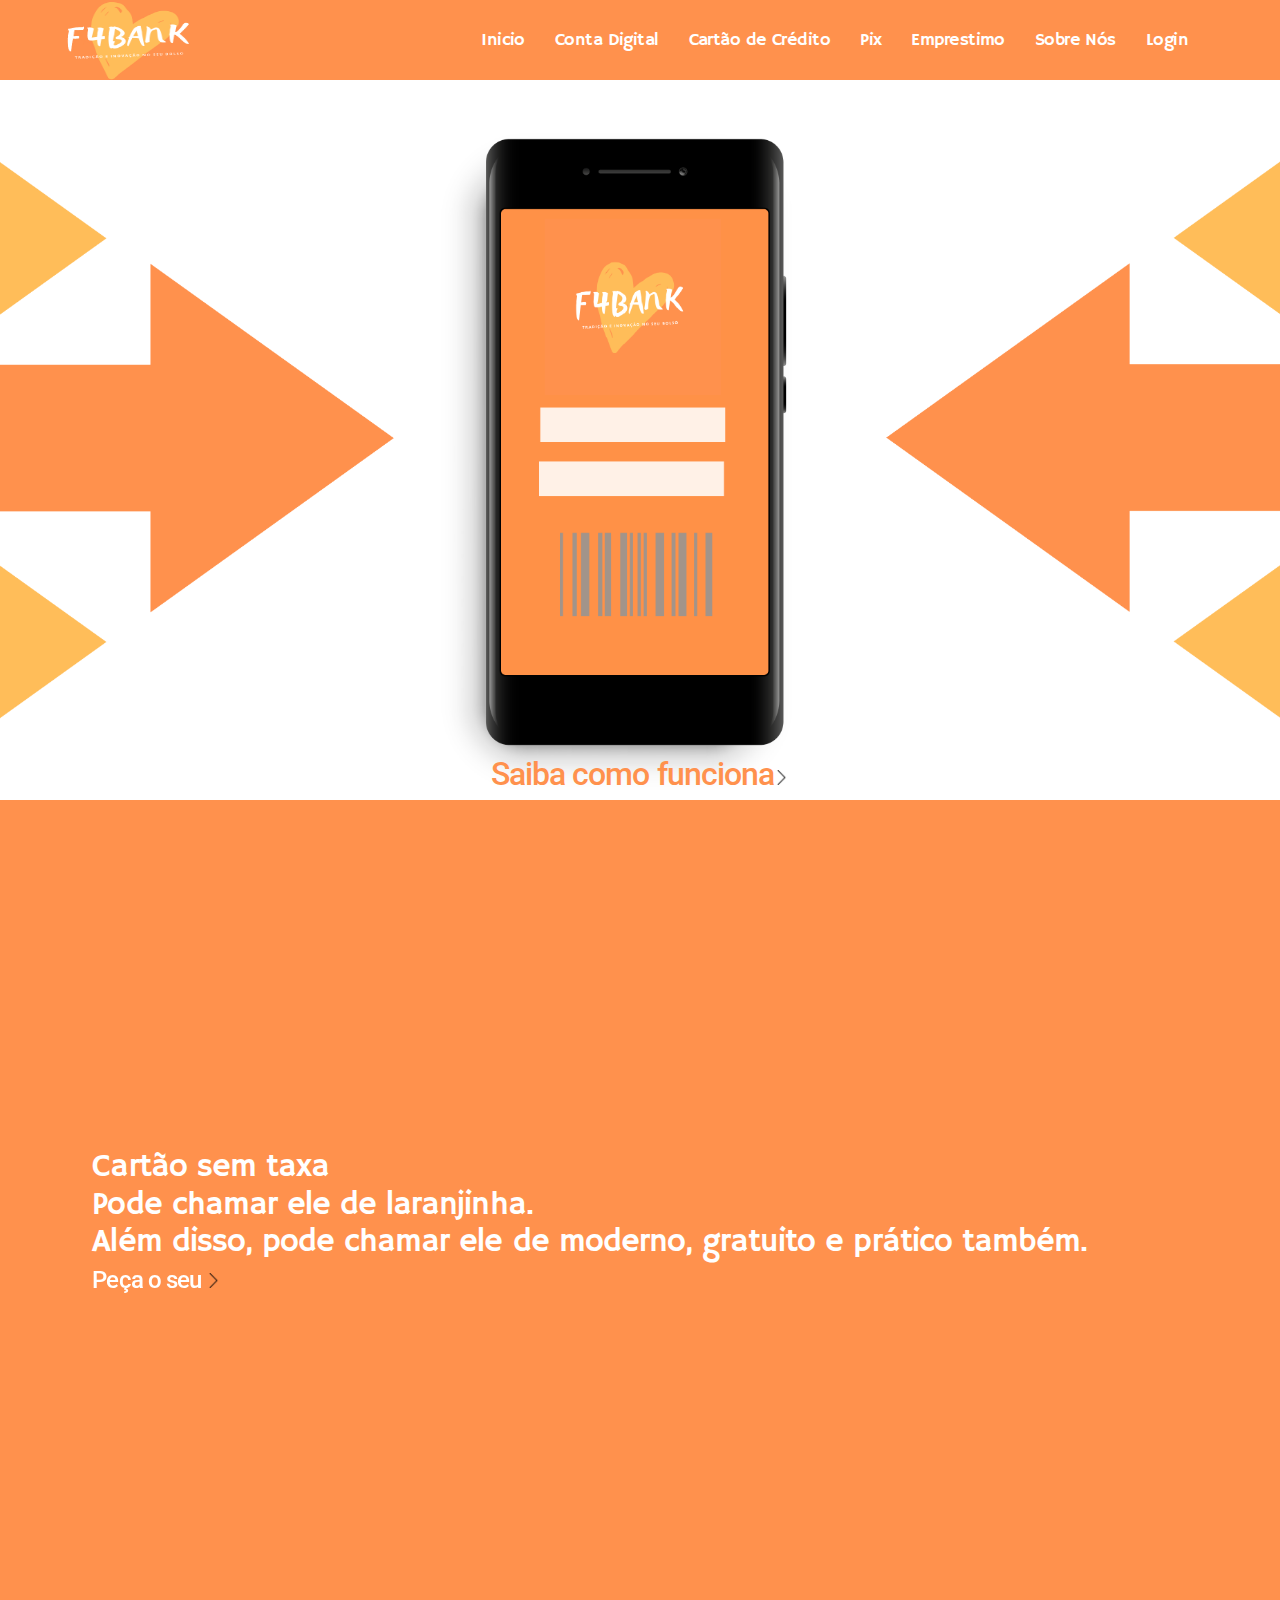
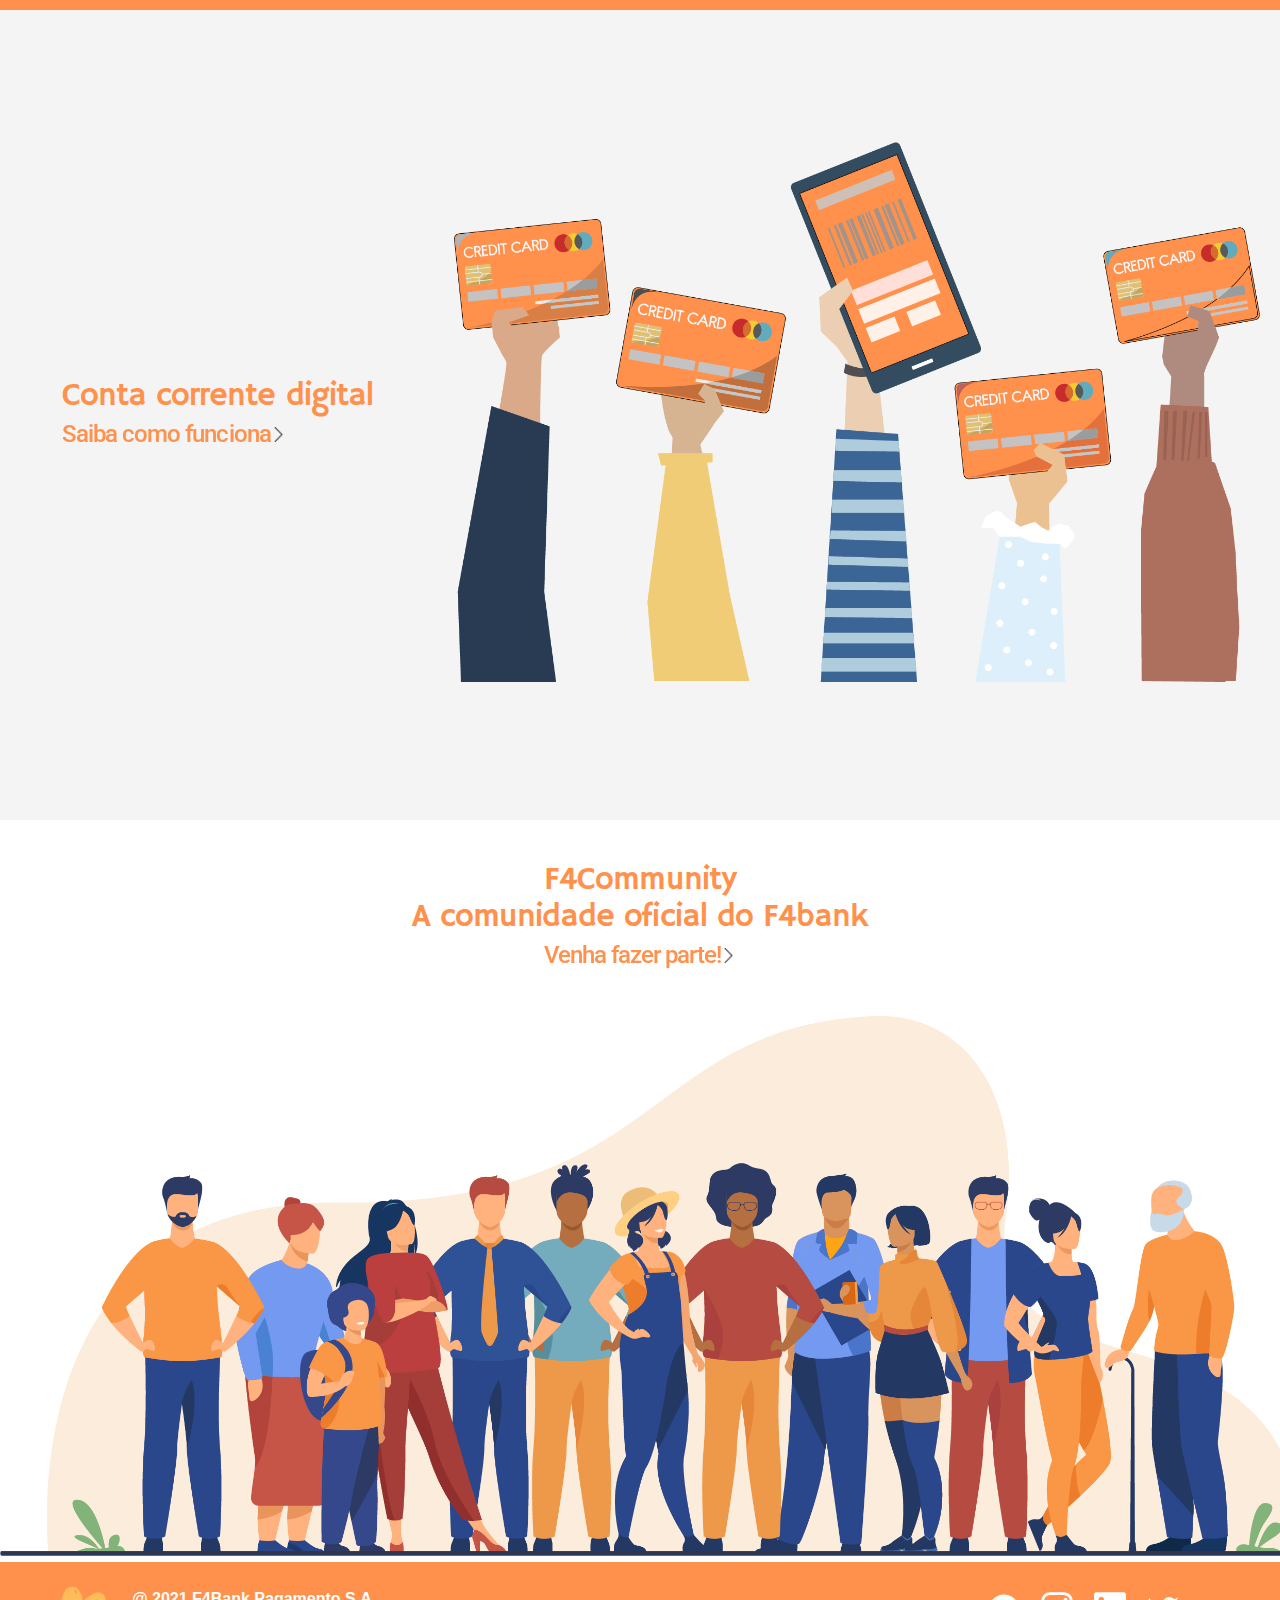
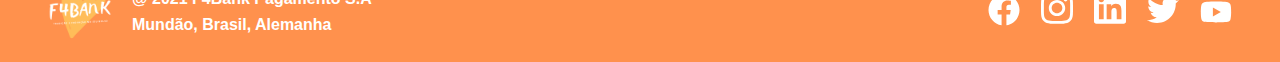
==== commit 97f17ab0: "Colocando nome do site" ====
--- a/landing-page/all.html
+++ b/landing-page/all.html
@@ -7,9 +7,23 @@
     <link rel="stylesheet" href="../styles/all.css">
     <link rel="preconnect" href="https://fonts.gstatic.com">
     <link href="https://fonts.googleapis.com/css2?family=Hammersmith+One&family=Roboto&display=swap" rel="stylesheet">  
-    <title>Document</title>
+    <title>F4Bank</title>
 </head>
 <body>
+
+  <div id="overlay" class="overlay">
+    <div class="close" onclick="closeNav()">&times;</div>
+    <img src="../img/logo-removebg-preview (1).png" alt="logo">
+
+    <div class="overlay-nav">
+      <a href="#" >Inicio</a>
+      <a href="" >Conta Digital</a>
+      <a href="" >Cartão de Crédito</a>
+      <a href="" >Pix</a>
+      <a href="" >Emprestimo</a>
+      <a href="" >Sobre Nós</a>
+    </div>
+  </div>
 
   <header>
     <img src="../img/logo-removebg-preview (1).png" alt="logo" />
@@ -25,12 +39,12 @@
     <div class="button" onclick="openNav()">&#9776;</div>
   </header>
     
-<div class="container">
-    <div class="pai-flex"> 
-        <div class="text1">
-        <a href="" class="btn1">Saiba como funciona<img src="../img/prox.png" alt="" class="setas"></a> </div>  
-    </div>
-</div>
+  <div class="container">
+      <div class="pai-flex"> 
+          <div class="text1">
+          <a href="" class="btn1">Saiba como funciona<img src="../img/prox.png" alt="" class="setas"></a> </div>  
+      </div>
+  </div>
 
     
   <div class="main-container">
@@ -84,8 +98,18 @@
       </div>
     </footer>
 
+    <script>
+      function openNav() {
+        document.getElementById("overlay").style.height = "100vh";
+        document.getElementById("overlay").style.display = "flex";
+      }
+
+      function closeNav() {
+        document.getElementById("overlay").style.height = "0vh";
+        document.getElementById("overlay").style.display = "none";
+      }
+    </script>
   </body>
 
 </html>
 
-
--- a/styles/all.css
+++ b/styles/all.css
@@ -14,6 +14,13 @@
   font-family: 'Hammersmith One', sans-serif;
 }
 
+body {
+  position: relative;
+}
+
+.overlay *, .overlay{
+  display: none;
+}
 
 /* Header */
 
@@ -23,7 +30,7 @@
 
 header {
   height: 80px;
-  width: 100vw;
+  max-width: 100vw;
 
   background-color: #ff914d;
   box-sizing: border-box;
@@ -50,7 +57,7 @@
   overflow-x: auto;
 }
 
-.nav-link {
+.nav-link, .login , .inicio {
   white-space: nowrap;
   flex: 0;
   padding: 0 12px;
@@ -59,7 +66,7 @@
   padding: 5px 10px;
 }
 
-.nav-link:hover {
+.nav-link:hover, .login:hover, .inicio:hover {
   background-color: white;
   color: #ff914d;
 }
@@ -72,7 +79,6 @@
 
 .login,
 .inicio {
-  padding: 0 12px;
   font-weight: 500;
   color: white;
 }
@@ -87,17 +93,172 @@
   display: none;
 }
 
-@media only screen and (max-width: 700px) {
+
+/* Main */
+
+.main-container {
+  min-height: 100vh;
+  box-sizing: border-box;
+  max-width: 100vw;
+}
+
+/* Textos */
+
+.text1, .text2 {
+  font-weight: 500;
+  letter-spacing: -0.03em;
+  font-size: 2rem;
+  line-height: 1.16;
+  margin: 3.3%;
+}
+
+.text1{
+    color:white;
+    margin-bottom: 5px;      
+}
+
+.text2{
+    color:#FF914D;  
+}
+
+.main-container a:hover::after {
+    content: "";
+    position: absolute;
+    left: 25%;
+    right: 25%;
+    bottom: 0;
+    border: 1px solid black;
+}
+
+.setas{
+    height: 15px;
+    width: 15px;
+}
+
+.main-container a{
+    position: relative;
+    font-size: 1.5rem;
+}
+
+/* Buttons  */
+
+.btn1, .btn2 {
+  font-family: 'Roboto', sans-serif;
+}
+
+.btn1{
+    color:#FF914D ;
+}
+
+.btn2{
+    color:white ;
+}
+
+.img img{
+    height: 60vh; 
+}
+
+/* Pai flex */
+
+.pai-flex{
+  display: flex;
+  align-items: flex-end;
+  justify-content: center;
+  background-image: url(../img/seta.png);
+  background-size: cover;
+  height: 80vh;
+  background-position: center;
+  max-width: 100vw;
+}
+
+.pai-flex2, .pai-flex3 {
+  display: flex;
+  align-items: center;
+  height: 90vh;
+  justify-content: space-around;
+  max-width: 100vw;
+}
+
+.pai-flex2{
+    background-color: #FF914D;
+}
+
+.pai-flex3{
+    background-color: rgb(245, 244, 244);
+}
+
+.pai-flex4{
+  max-width: 100vw;
+  text-align: center;
+  display: flex;
+  flex-direction: column;
+}
+
+/* Footer */
+
+footer {
+    background-color: #FF914D;
+    padding: 0 32px;
+    min-height: 100px; 
+    display: flex;
+    justify-content: space-between;
+    align-items: center;
+}
+
+.fourbank {
+    display: flex;
+    align-items: center;
+}
+.fourbank img {
+    width: 100px;
+}
+
+footer p {
+    margin-bottom: 8px;
+    font-size: 1em;
+    font-weight: bold;
+    font-family: Arial, Helvetica, sans-serif;
+    color: rgb(255, 255, 255);
+}
+
+footer p:last-child {
+    margin-bottom: 0;
+}
+
+.redes img {
+    width: 32px;
+    margin-right: 16px;
+    cursor: pointer;
+    border-bottom: 2px solid #FF914D;
+}
+
+.redes img:hover {
+    border-bottom: 2px solid rgb(255, 255, 255);
+}
+
+
+/* Media queries */
+
+
+@media only screen and (min-width: 414px) and (max-width:736px) {
+
   header {
-    height: 64px;
-  }
-
+    height: 60px;
+  }
+
+  
   nav {
     display: none;
   }
 
   .login {
     display: none;
+  }
+
+  header > img {
+      width: 150px;
+      height: 100px;
+      margin-left: -50px;
   }
 
   header > .button {
@@ -108,160 +269,12 @@
     display: flex;
     align-items: center;
     justify-content: center;
-  }
-}
-
-
-/* Main */
-
-.main-container {
-  min-height: 100vh;
-}
-
-/* Textos */
-
-.text1, .text2 {
-  font-weight: 500;
-  letter-spacing: -0.03em;
-  font-size: 2rem;
-  line-height: 1.16;
-  margin: 3.3%;
-}
-
-.text1{
-    color:white;
-    margin-bottom: 5px;      
-}
-
-.text2{
-    color:#FF914D;  
-}
-
-.main-container a:hover::after {
-    content: "";
-    position: absolute;
-    left: 25%;
-    right: 25%;
-    bottom: 0;
-    border: 1px solid black;
-}
-
-.setas{
-    height: 15px;
-    width: 15px;
-}
-
-.main-container a{
-    position: relative;
-    font-size: 1.5rem;
-}
-
-/* Buttons  */
-
-.btn1, .btn2 {
-  font-family: 'Roboto', sans-serif;
-}
-
-.btn1{
-    color:#FF914D ;
-}
-
-.btn2{
-    color:white ;
-}
-
-.img img{
-    height: 60vh; 
-}
-
-/* Pai flex */
-
-.pai-flex{
-  display: flex;
-  align-items: flex-end;
-  justify-content: center;
-  background-image: url(../img/seta.png);
-  background-size: cover;
-  height: 80vh;
-  background-position: center;
-}
-
-.pai-flex2, .pai-flex3 {
-  display: flex;
-  align-items: center;
-  height: 90vh;
-  justify-content: space-around;
-}
-
-.pai-flex2{
-    background-color: #FF914D;
-}
-
-.pai-flex3{
-    background-color: rgb(245, 244, 244);
-}
-
-.pai-flex4{
-  text-align: center;
-  display: flex;
-  flex-direction: column;
-}
-
-/* Footer */
-
-footer {
-    background-color: #FF914D;
-    padding: 0 32px;
-    min-height: 100px; 
-    display: flex;
-    justify-content: space-between;
-    align-items: center;
-}
-
-.fourbank {
-    display: flex;
-    align-items: center;
-}
-.fourbank img {
-    width: 100px;
-}
-
-footer p {
-    margin-bottom: 8px;
-    font-size: 1em;
-    font-weight: bold;
-    font-family: Arial, Helvetica, sans-serif;
-    color: rgb(255, 255, 255);
-}
-
-footer p:last-child {
-    margin-bottom: 0;
-}
-
-.redes img {
-    width: 32px;
-    margin-right: 16px;
-    cursor: pointer;
-    border-bottom: 2px solid #FF914D;
-}
-
-.redes img:hover {
-    border-bottom: 2px solid rgb(255, 255, 255);
-}
-
-
-/* Media queries */
-
-@media only screen and (min-width: 414px) and (max-width:736px) {
-
-  header {
-    height: 60px;
-  }
-
-  header > img {
-    width: 150px;
-    height: 100px;
-    margin-left: -50px;
+    border: 0;
+  }
+
+  header > .button:active {
+    background-color: #ffaf7d73;    
+    border: 2px solid #ffb485;
   }
 
   footer {
@@ -281,4 +294,62 @@
     flex-direction: column;
   }
 
+  /* img */
+
+  .img{
+    object-fit: contain;
+  }
+
+  .img img {
+    width: 100%;
+    height: 100%;
+  }
+
+  /* Overlay */
+
+  .overlay {
+    position: fixed;
+    flex-direction: column;
+    top: 0;
+    height: 0;
+    width: 100%;
+    z-index: 1;
+    background-color: rgb(248, 248, 248);
+    padding: 10px 20px;
+  }
+
+  .close {
+    display: inherit;
+    align-self: flex-end;
+    font-size: 40px;
+  }
+
+  .overlay-nav {
+    margin-top: 50px;
+    display: inherit;
+    flex-direction: column;
+    width: 100%;
+  }
+
+  .overlay img {
+    display: inherit;
+    background-color: rgba(255, 99, 71, 0.884);
+    border-radius: 50%;
+    width: 60px;
+    position: absolute;
+    top: 8px;
+    left: 15px;
+  }
+  
+  .overlay-nav a {
+    display: inherit;
+    color: inherit;
+    height: 25px;
+    font-size: 1.2em;
+    margin: 10px 0;
+  }
+
+  .overlay-nav a:active {
+    color: #FF914D;
+  }
 }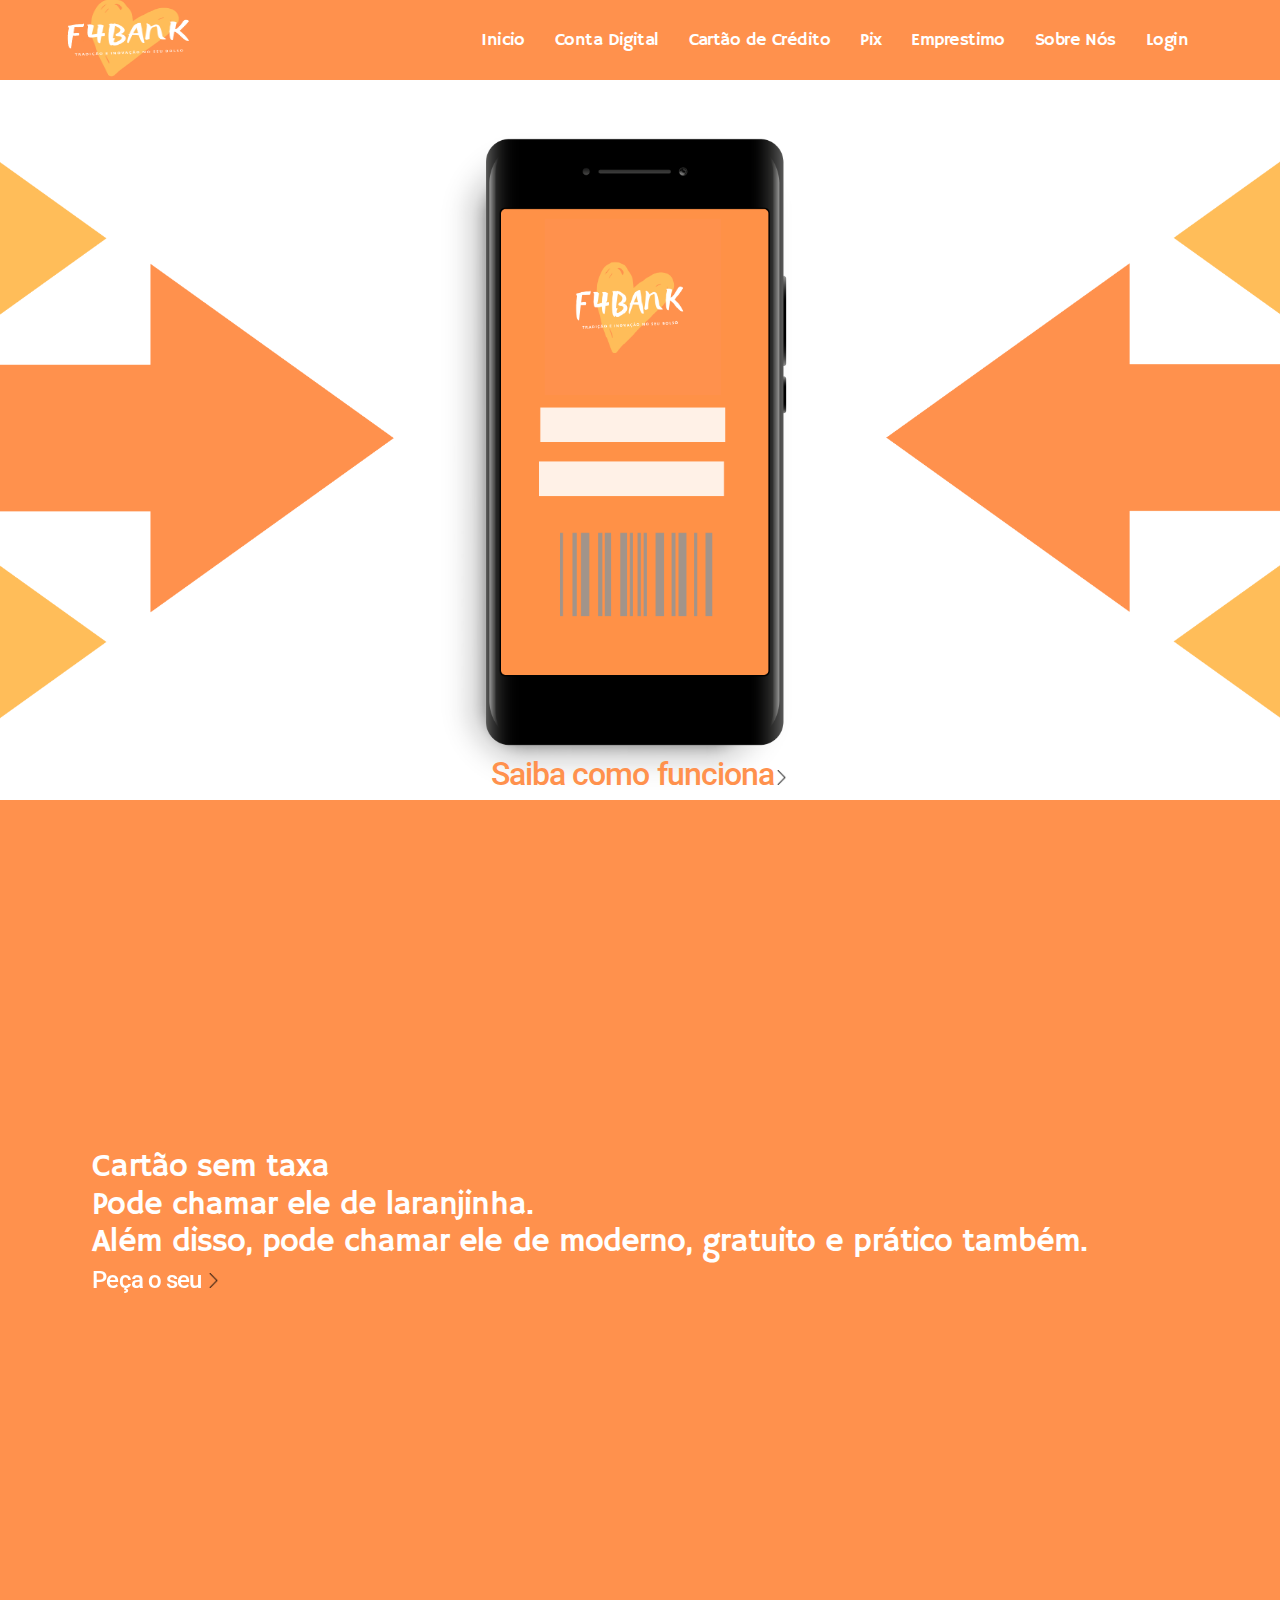
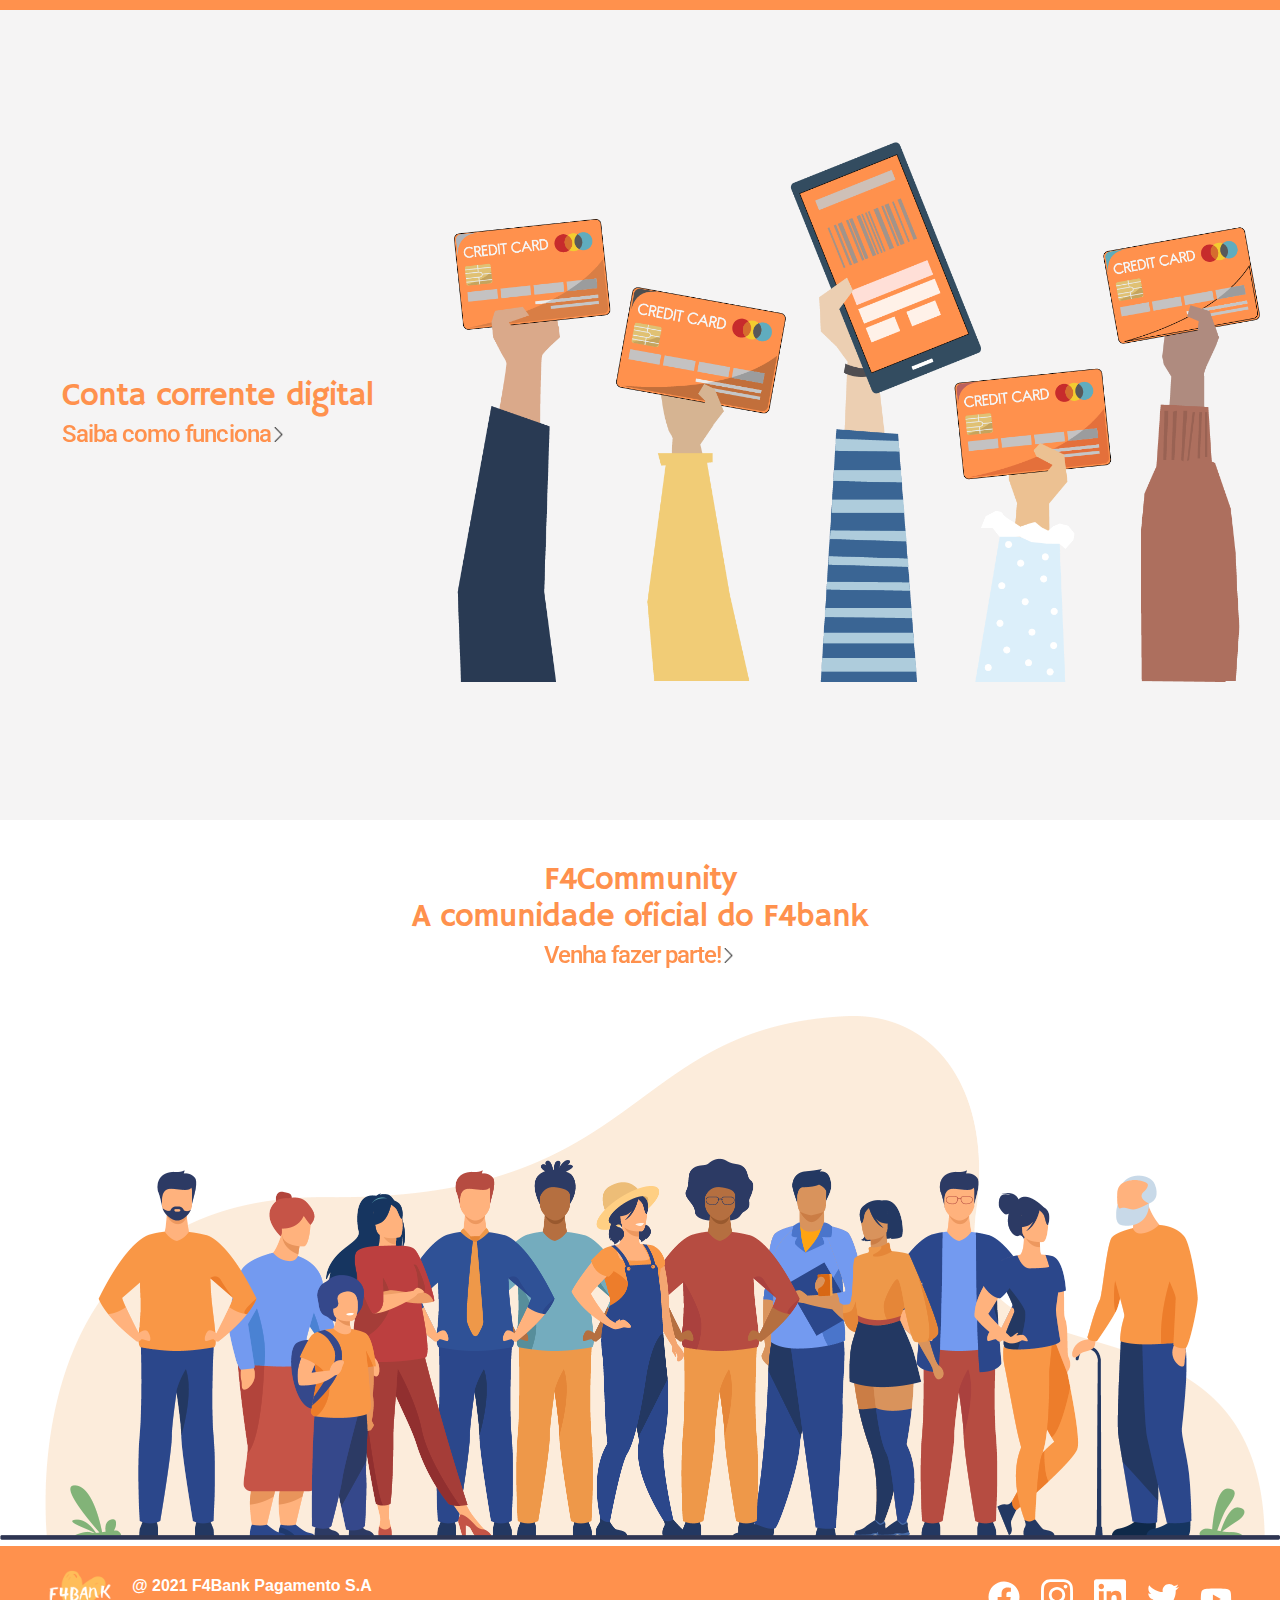
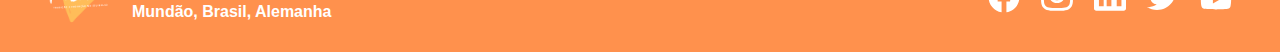
==== commit b78f85dd: "Alterando tamanho da imagem pai-flex4 e adição de links nos logos das redes sociais" ====
--- a/landing-page/all.html
+++ b/landing-page/all.html
@@ -13,7 +13,7 @@
 
   <div id="overlay" class="overlay">
     <div class="close" onclick="closeNav()">&times;</div>
-    <img src="../img/logo-removebg-preview (1).png" alt="logo">
+    <a href="./all.html"><img src="../img/logo-removebg-preview (1).png" alt="logo"></a>
 
     <div class="overlay-nav">
       <a href="#" >Inicio</a>
@@ -26,7 +26,7 @@
   </div>
 
   <header>
-    <img src="../img/logo-removebg-preview (1).png" alt="logo" />
+    <a href="./all.html"><img src="../img/logo-removebg-preview (1).png" alt="logo" /></a>
     <nav>
       <a href="#" class="inicio">Inicio</a>
       <a href="" class="nav-link">Conta Digital</a>
@@ -82,7 +82,7 @@
         
     <footer>
       <div class="fourbank">
-        <img src="../img/f4bank.png"/>
+        <a href="./all.html"><img src="../img/f4bank.png"/></a>
         <div>
           <p>@ 2021 F4Bank Pagamento S.A</p>
           <p>Mundão, Brasil, Alemanha</p>
@@ -90,11 +90,11 @@
       </div>
 
       <div class="redes">
-        <img src="../img/facebook-brands.svg" alt="">
-        <img src="../img/instagram-brands.svg" alt="">
-        <img src="../img/linkedin-brands.svg" alt="">
-        <img src="../img/twitter-brands.svg" alt="">
-        <img src="../img/youtube-brands.svg" alt="">
+        <a href="#" target="_blank"><img src="../img/facebook-brands.svg" alt=""></a>
+        <a href="#" target="_blank"><img src="../img/instagram-brands.svg" alt=""></a>
+        <a href="#" target="_blank"><img src="../img/linkedin-brands.svg" alt=""></a>
+        <a href="#" target="_blank"><img src="../img/twitter-brands.svg" alt=""></a>
+        <a href="#" target="_blank"><img src="../img/youtube-brands.svg" alt=""></a>
       </div>
     </footer>
 
--- a/styles/all.css
+++ b/styles/all.css
@@ -71,7 +71,7 @@
   color: #ff914d;
 }
 
-header > img {
+header img {
   flex-grow: 0;
   width: 200px;
   height: 150px;
@@ -144,6 +144,27 @@
 
 .btn1, .btn2 {
   font-family: 'Roboto', sans-serif;
+  transition: 0.8s;
+}
+
+.pai-flex .btn1:hover {
+  font-size: 1.1em;
+  transition: all 1s;
+}
+
+.pai-flex2 .btn2:hover {
+  font-size: 28px;
+  transition: all 1s;
+}
+
+.pai-flex3 .btn1:hover {
+  font-size: 28px;
+  transition: all 1s;
+}
+
+.pai-flex4 .btn1:hover {
+  font-size: 28px;
+  transition: all 1s;
 }
 
 .btn1{
@@ -154,8 +175,15 @@
     color:white ;
 }
 
+/* Imagens */
+
 .img img{
     height: 60vh; 
+}
+
+.pai-flex4 .img img{
+  width: 100%;
+  height: 100%;
 }
 
 /* Pai flex */
@@ -240,7 +268,7 @@
 /* Media queries */
 
 
-@media only screen and (min-width: 414px) and (max-width:736px) {
+@media only screen and (min-width: 300px) and (max-width:736px) {
 
   header {
     height: 60px;
